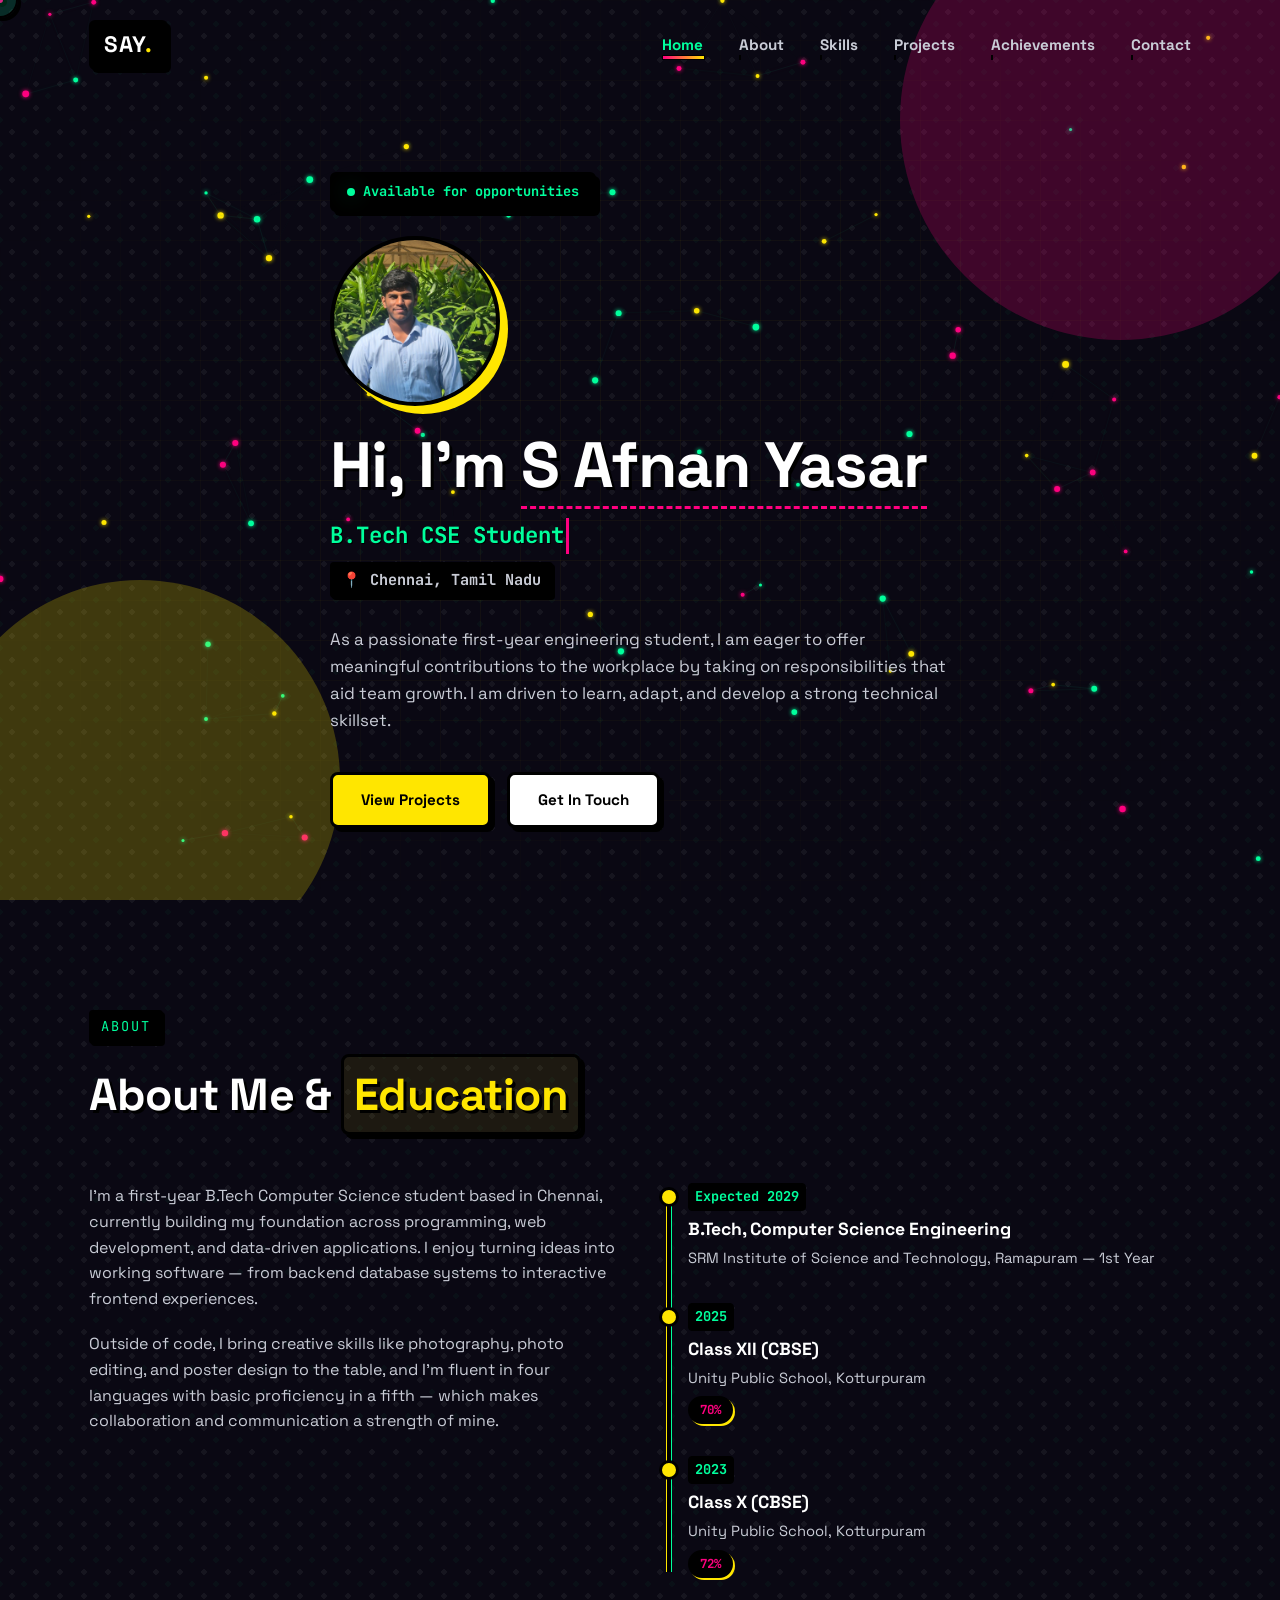
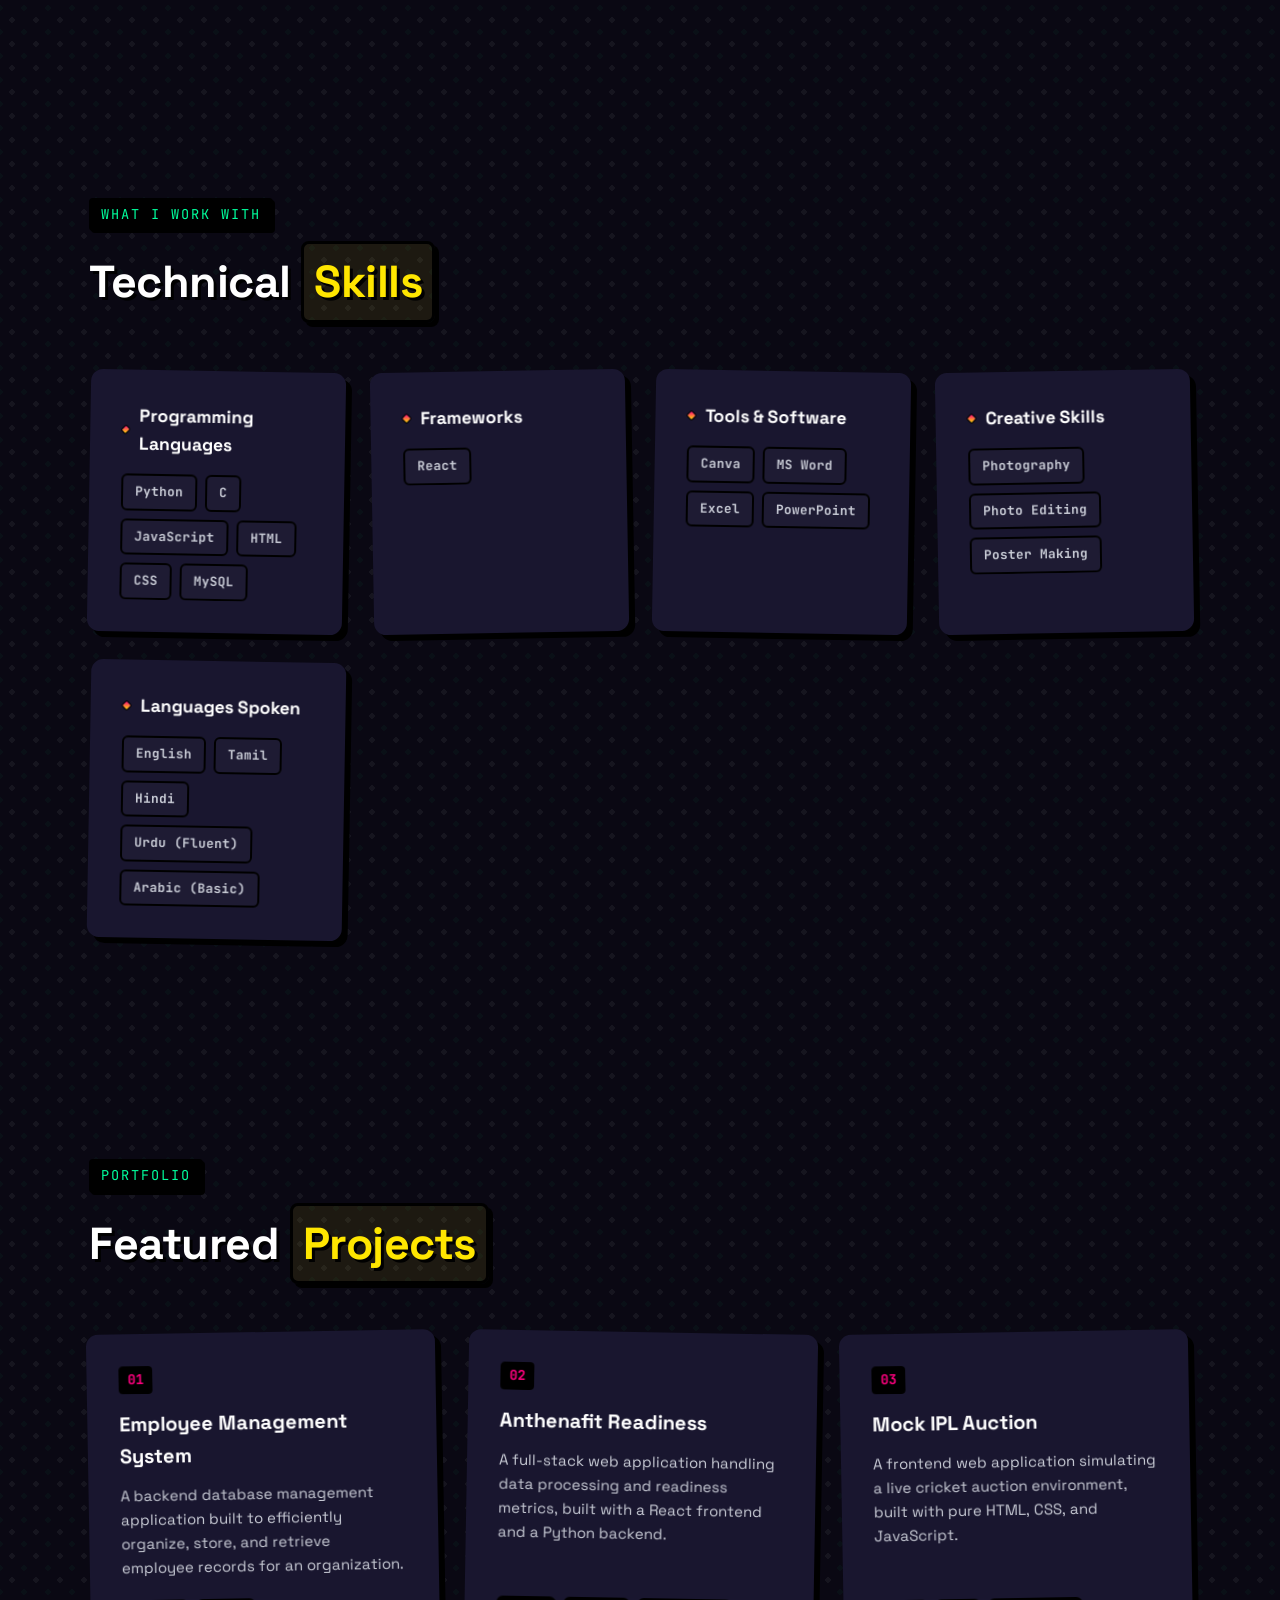
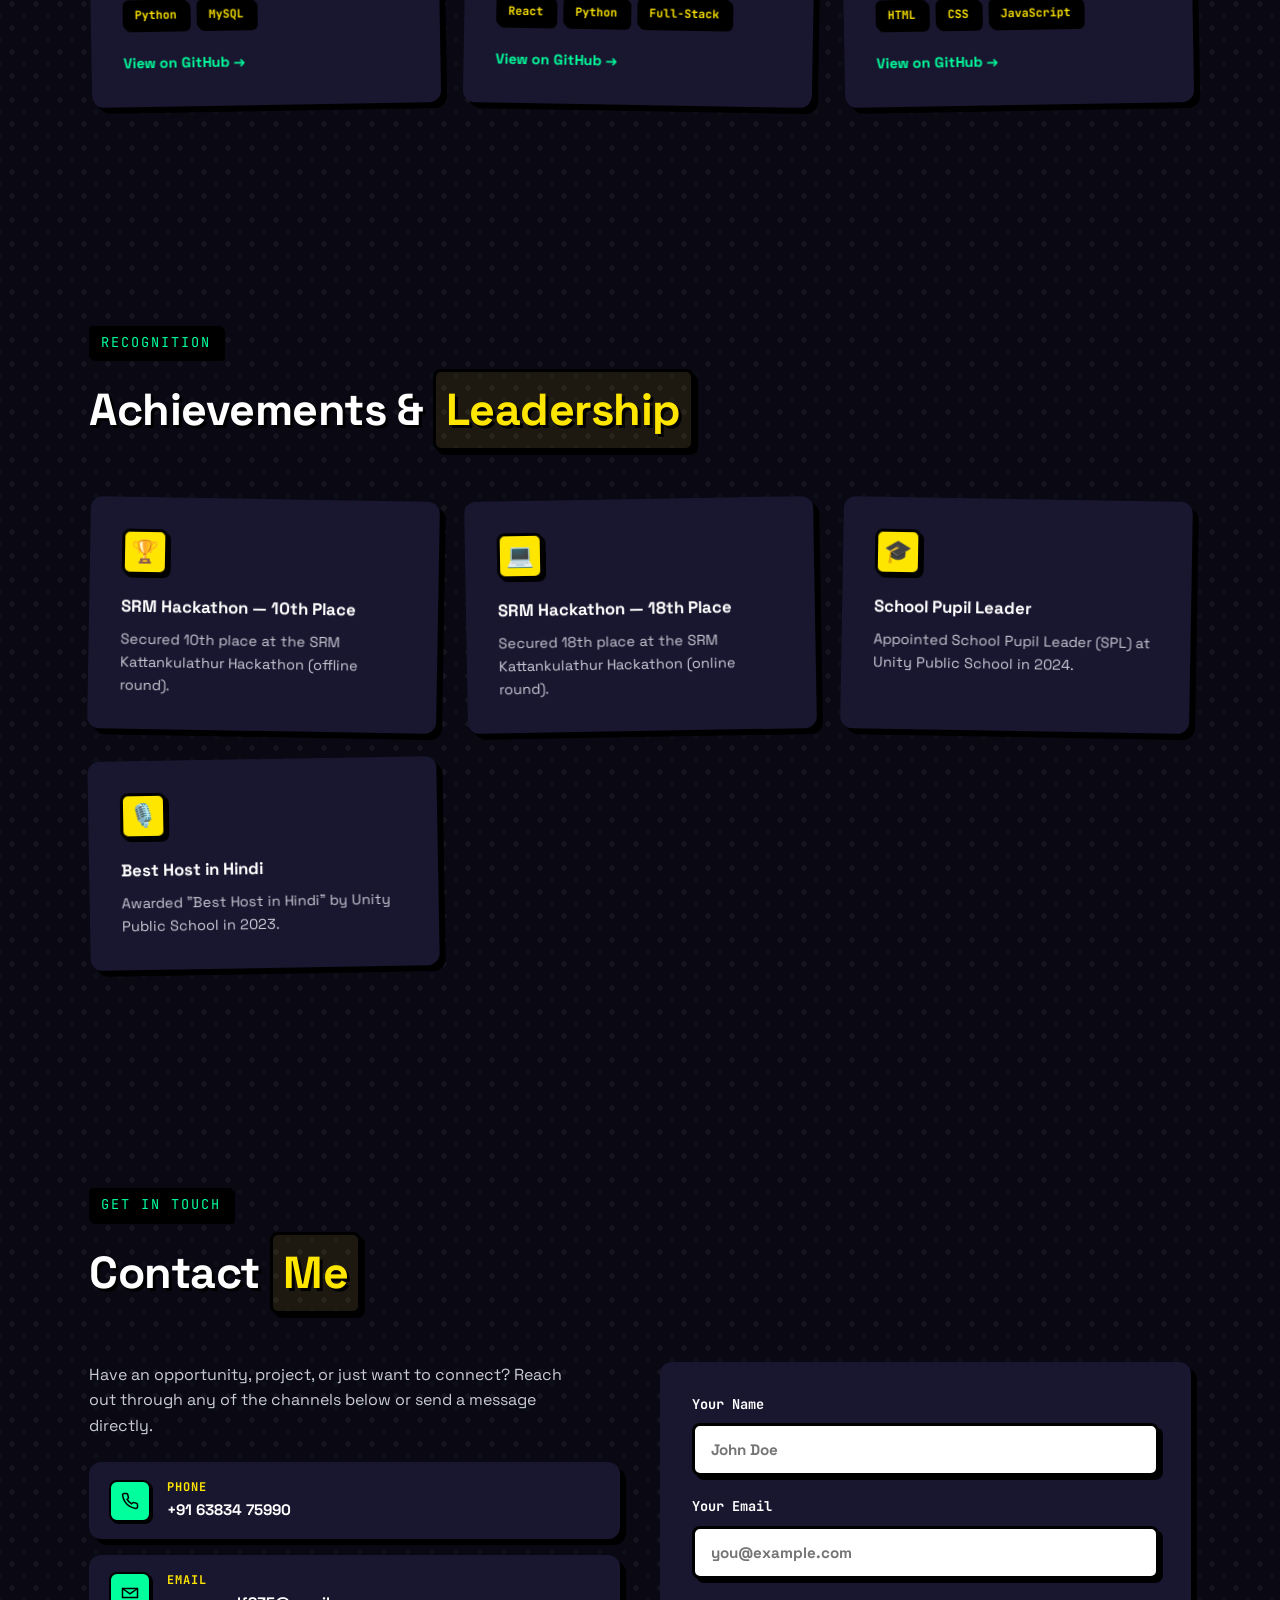
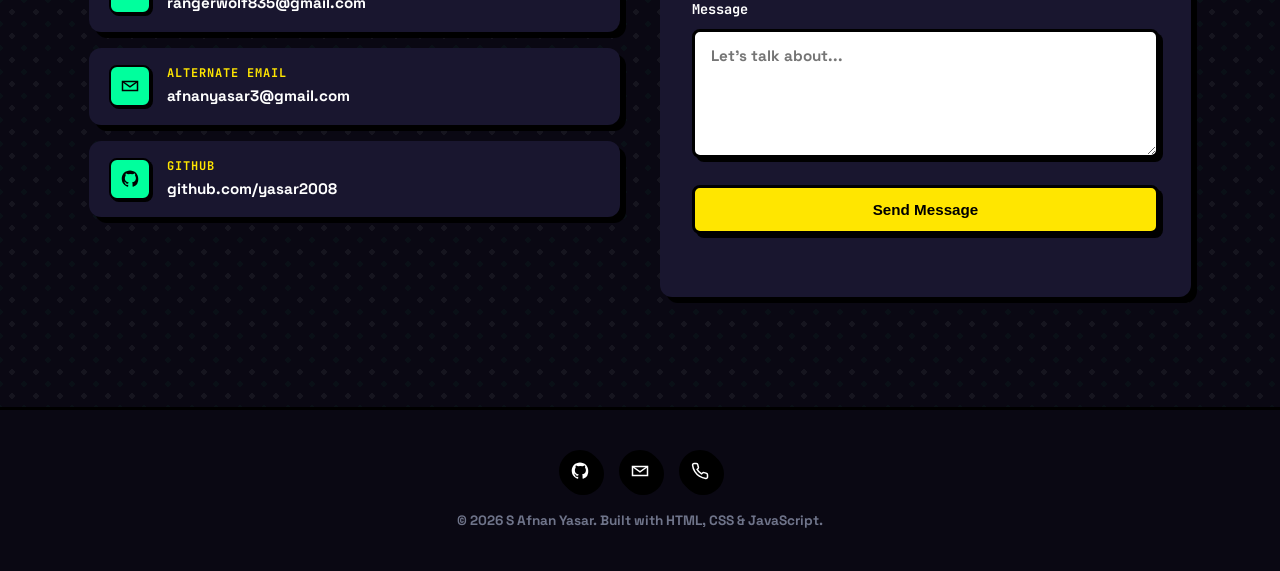
==== index.html @ d511a559 "Initial commit: Comic pop-art portfolio" ====
<!DOCTYPE html>
<html lang="en">
<head>
<meta charset="UTF-8">
<meta name="viewport" content="width=device-width, initial-scale=1.0">
<title>S Afnan Yasar | Portfolio</title>
<meta name="description" content="Portfolio of S Afnan Yasar - B.Tech CSE Student & Aspiring Developer">
<link rel="preconnect" href="https://fonts.googleapis.com">
<link href="https://fonts.googleapis.com/css2?family=Space+Grotesk:wght@400;500;600;700&family=JetBrains+Mono:wght@400;500&display=swap" rel="stylesheet">
<link rel="stylesheet" href="style.css">
</head>
<body>
<div id="scrollProgress" class="scroll-progress"></div>
<canvas id="bgCanvas"></canvas>
<div id="customCursor" class="custom-cursor"></div>
<div id="customCursorRing" class="custom-cursor-ring"></div>

<!-- ================= NAVBAR ================= -->
<nav class="navbar" id="navbar">
  <div class="container nav-inner">
    <a href="#home" class="logo">SAY<span>.</span></a>
    <ul class="nav-links" id="navLinks">
      <li><a href="#home" class="nav-link">Home</a></li>
      <li><a href="#about" class="nav-link">About</a></li>
      <li><a href="#skills" class="nav-link">Skills</a></li>
      <li><a href="#projects" class="nav-link">Projects</a></li>
      <li><a href="#achievements" class="nav-link">Achievements</a></li>
      <li><a href="#contact" class="nav-link">Contact</a></li>
    </ul>
    <button class="nav-toggle" id="navToggle" aria-label="Toggle menu">
      <span></span><span></span><span></span>
    </button>
  </div>
</nav>

<!-- ================= HERO ================= -->
<header class="hero" id="home">
  <div class="hero-grid"></div>
  <div class="container hero-content">
    <div class="hero-eyebrow reveal"><span class="dot"></span> Available for opportunities</div>
    <div class="hero-avatar reveal">
      <img src="profile.jpg" alt="S Afnan Yasar">
    </div>
    <h1 class="reveal">Hi, I'm <span class="highlight">S Afnan Yasar</span></h1>
    <p class="hero-tagline mono reveal"><span id="typewriter"></span><span class="cursor">&nbsp;</span></p>
    <p class="hero-location mono reveal">📍 Chennai, Tamil Nadu</p>
    <p class="hero-objective reveal">
      As a passionate first-year engineering student, I am eager to offer meaningful contributions to the
      workplace by taking on responsibilities that aid team growth. I am driven to learn, adapt, and
      develop a strong technical skillset.
    </p>
    <div class="hero-actions reveal">
      <a href="#projects" class="btn btn-primary">View Projects</a>
      <a href="#contact" class="btn btn-outline">Get In Touch</a>
    </div>
  </div>
</header>

<!-- ================= ABOUT & EDUCATION ================= -->
<section id="about">
  <div class="container">
    <span class="section-tag reveal">About</span>
    <h2 class="section-title reveal">About Me & <span>Education</span></h2>
    <div class="about-grid">
      <div class="about-text reveal">
        <p>
          I'm a first-year B.Tech Computer Science student based in Chennai, currently building my foundation
          across programming, web development, and data-driven applications. I enjoy turning ideas into working
          software — from backend database systems to interactive frontend experiences.
        </p>
        <p>
          Outside of code, I bring creative skills like photography, photo editing, and poster design to the
          table, and I'm fluent in four languages with basic proficiency in a fifth — which makes collaboration
          and communication a strength of mine.
        </p>
      </div>

      <div class="reveal">
        <div class="timeline">
          <div class="timeline-item">
            <div class="year mono">Expected 2029</div>
            <h4>B.Tech, Computer Science Engineering</h4>
            <div class="school">SRM Institute of Science and Technology, Ramapuram — 1st Year</div>
          </div>
          <div class="timeline-item">
            <div class="year mono">2025</div>
            <h4>Class XII (CBSE)</h4>
            <div class="school">Unity Public School, Kotturpuram</div>
            <span class="score">70%</span>
          </div>
          <div class="timeline-item">
            <div class="year mono">2023</div>
            <h4>Class X (CBSE)</h4>
            <div class="school">Unity Public School, Kotturpuram</div>
            <span class="score">72%</span>
          </div>
        </div>
      </div>
    </div>
  </div>
</section>

<!-- ================= SKILLS ================= -->
<section id="skills">
  <div class="container">
    <span class="section-tag reveal">What I Work With</span>
    <h2 class="section-title reveal">Technical <span>Skills</span></h2>
    <div class="skills-grid">
      <div class="card skill-card reveal">
        <h3><span class="icon-dot"></span>Programming Languages</h3>
        <div class="tag-list">
          <span class="tag tag-prog">Python</span><span class="tag tag-prog">C</span><span class="tag tag-prog">JavaScript</span>
          <span class="tag tag-prog">HTML</span><span class="tag tag-prog">CSS</span><span class="tag tag-prog">MySQL</span>
        </div>
      </div>
      <div class="card skill-card reveal">
        <h3><span class="icon-dot"></span>Frameworks</h3>
        <div class="tag-list">
          <span class="tag tag-frame">React</span>
        </div>
      </div>
      <div class="card skill-card reveal">
        <h3><span class="icon-dot"></span>Tools & Software</h3>
        <div class="tag-list">
          <span class="tag tag-tool">Canva</span><span class="tag tag-tool">MS Word</span>
          <span class="tag tag-tool">Excel</span><span class="tag tag-tool">PowerPoint</span>
        </div>
      </div>
      <div class="card skill-card reveal">
        <h3><span class="icon-dot"></span>Creative Skills</h3>
        <div class="tag-list">
          <span class="tag tag-creative">Photography</span><span class="tag tag-creative">Photo Editing</span><span class="tag tag-creative">Poster Making</span>
        </div>
      </div>
      <div class="card skill-card reveal">
        <h3><span class="icon-dot"></span>Languages Spoken</h3>
        <div class="tag-list">
          <span class="tag tag-lang">English</span><span class="tag tag-lang">Tamil</span><span class="tag tag-lang">Hindi</span>
          <span class="tag tag-lang">Urdu (Fluent)</span><span class="tag tag-lang">Arabic (Basic)</span>
        </div>
      </div>
    </div>
  </div>
</section>

<!-- ================= PROJECTS ================= -->
<section id="projects">
  <div class="container">
    <span class="section-tag reveal">Portfolio</span>
    <h2 class="section-title reveal">Featured <span>Projects</span></h2>
    <div class="projects-grid">

      <div class="card project-card reveal">
        <div class="project-number mono">01</div>
        <h3>Employee Management System</h3>
        <p>A backend database management application built to efficiently organize, store, and retrieve
          employee records for an organization.</p>
        <div class="project-tags">
          <span>Python</span><span>MySQL</span>
        </div>
        <a href="https://github.com/yasar2008" target="_blank" rel="noopener" class="project-link">View on GitHub →</a>
      </div>

      <div class="card project-card reveal">
        <div class="project-number mono">02</div>
        <h3>Anthenafit Readiness</h3>
        <p>A full-stack web application handling data processing and readiness metrics, built with a React
          frontend and a Python backend.</p>
        <div class="project-tags">
          <span>React</span><span>Python</span><span>Full-Stack</span>
        </div>
        <a href="https://github.com/yasar2008" target="_blank" rel="noopener" class="project-link">View on GitHub →</a>
      </div>

      <div class="card project-card reveal">
        <div class="project-number mono">03</div>
        <h3>Mock IPL Auction</h3>
        <p>A frontend web application simulating a live cricket auction environment, built with pure HTML,
          CSS, and JavaScript.</p>
        <div class="project-tags">
          <span>HTML</span><span>CSS</span><span>JavaScript</span>
        </div>
        <a href="https://github.com/yasar2008" target="_blank" rel="noopener" class="project-link">View on GitHub →</a>
      </div>

    </div>
  </div>
</section>

<!-- ================= ACHIEVEMENTS ================= -->
<section id="achievements">
  <div class="container">
    <span class="section-tag reveal">Recognition</span>
    <h2 class="section-title reveal">Achievements & <span>Leadership</span></h2>
    <div class="achieve-grid">
      <div class="card achieve-card reveal">
        <div class="achieve-icon">🏆</div>
        <h4>SRM Hackathon — 10th Place</h4>
        <p>Secured 10th place at the SRM Kattankulathur Hackathon (offline round).</p>
      </div>
      <div class="card achieve-card reveal">
        <div class="achieve-icon">💻</div>
        <h4>SRM Hackathon — 18th Place</h4>
        <p>Secured 18th place at the SRM Kattankulathur Hackathon (online round).</p>
      </div>
      <div class="card achieve-card reveal">
        <div class="achieve-icon">🎓</div>
        <h4>School Pupil Leader</h4>
        <p>Appointed School Pupil Leader (SPL) at Unity Public School in 2024.</p>
      </div>
      <div class="card achieve-card reveal">
        <div class="achieve-icon">🎙️</div>
        <h4>Best Host in Hindi</h4>
        <p>Awarded "Best Host in Hindi" by Unity Public School in 2023.</p>
      </div>
    </div>
  </div>
</section>

<!-- ================= CONTACT ================= -->
<section id="contact">
  <div class="container">
    <span class="section-tag reveal">Get In Touch</span>
    <h2 class="section-title reveal">Contact <span>Me</span></h2>
    <div class="contact-grid">
      <div class="reveal">
        <p style="color:var(--text-secondary); max-width: 480px;">
          Have an opportunity, project, or just want to connect? Reach out through any of the channels below
          or send a message directly.
        </p>
        <div class="contact-info-list">
          <a class="card contact-info-item" href="tel:+916383475990">
            <div class="contact-icon">
              <svg width="18" height="18" viewBox="0 0 24 24" fill="none" stroke="currentColor" stroke-width="2"><path d="M22 16.92v3a2 2 0 0 1-2.18 2 19.79 19.79 0 0 1-8.63-3.07 19.5 19.5 0 0 1-6-6 19.79 19.79 0 0 1-3.07-8.67A2 2 0 0 1 4.11 2h3a2 2 0 0 1 2 1.72c.127.96.361 1.903.7 2.81a2 2 0 0 1-.45 2.11L8.09 9.91a16 16 0 0 0 6 6l1.27-1.27a2 2 0 0 1 2.11-.45c.907.339 1.85.573 2.81.7A2 2 0 0 1 22 16.92z"/></svg>
            </div>
            <div>
              <div class="label">Phone</div>
              <span class="value">+91 63834 75990</span>
            </div>
          </a>
          <a class="card contact-info-item" href="mailto:rangerwolf835@gmail.com">
            <div class="contact-icon">
              <svg width="18" height="18" viewBox="0 0 24 24" fill="none" stroke="currentColor" stroke-width="2"><path d="M4 4h16v16H4z" stroke="none"/><path d="M22 6l-10 7L2 6"/><path d="M2 6h20v12H2z"/></svg>
            </div>
            <div>
              <div class="label">Email</div>
              <span class="value">rangerwolf835@gmail.com</span>
            </div>
          </a>
          <a class="card contact-info-item" href="mailto:afnanyasar3@gmail.com">
            <div class="contact-icon">
              <svg width="18" height="18" viewBox="0 0 24 24" fill="none" stroke="currentColor" stroke-width="2"><path d="M4 4h16v16H4z" stroke="none"/><path d="M22 6l-10 7L2 6"/><path d="M2 6h20v12H2z"/></svg>
            </div>
            <div>
              <div class="label">Alternate Email</div>
              <span class="value">afnanyasar3@gmail.com</span>
            </div>
          </a>
          <a class="card contact-info-item" href="https://github.com/yasar2008" target="_blank" rel="noopener">
            <div class="contact-icon">
              <svg width="18" height="18" viewBox="0 0 24 24" fill="currentColor"><path d="M12 .5C5.73.5.98 5.24.98 11.5c0 4.98 3.29 9.2 7.85 10.69.57.1.78-.25.78-.55v-1.94c-3.19.7-3.87-1.53-3.87-1.53-.52-1.34-1.28-1.7-1.28-1.7-1.04-.72.08-.7.08-.7 1.15.08 1.76 1.18 1.76 1.18 1.03 1.76 2.69 1.25 3.34.96.1-.75.4-1.25.73-1.54-2.55-.29-5.23-1.28-5.23-5.68 0-1.26.45-2.28 1.18-3.08-.12-.29-.51-1.46.11-3.05 0 0 .97-.31 3.18 1.18a11 11 0 0 1 5.79 0c2.2-1.49 3.17-1.18 3.17-1.18.63 1.59.24 2.76.12 3.05.74.8 1.18 1.82 1.18 3.08 0 4.41-2.69 5.38-5.25 5.67.41.36.78 1.07.78 2.16v3.2c0 .31.21.66.79.55A10.52 10.52 0 0 0 23 11.5C23 5.24 18.27.5 12 .5z"/></svg>
            </div>
            <div>
              <div class="label">GitHub</div>
              <span class="value">github.com/yasar2008</span>
            </div>
          </a>
        </div>
      </div>

      <form class="card reveal" id="contactForm">
        <div class="form-group">
          <label for="name">Your Name</label>
          <input type="text" id="name" name="name" placeholder="John Doe" required>
        </div>
        <div class="form-group">
          <label for="email">Your Email</label>
          <input type="email" id="email" name="email" placeholder="you@example.com" required>
        </div>
        <div class="form-group">
          <label for="message">Message</label>
          <textarea id="message" name="message" rows="5" placeholder="Let's talk about..." required></textarea>
        </div>
        <button type="submit" class="btn btn-primary" style="width:100%; justify-content:center;">Send Message</button>
        <p class="form-status" id="formStatus"></p>
      </form>
    </div>
  </div>
</section>

<!-- ================= FOOTER ================= -->
<footer>
  <div class="container">
    <div class="footer-socials">
      <a href="https://github.com/yasar2008" target="_blank" rel="noopener" aria-label="GitHub">
        <svg width="18" height="18" viewBox="0 0 24 24" fill="currentColor"><path d="M12 .5C5.73.5.98 5.24.98 11.5c0 4.98 3.29 9.2 7.85 10.69.57.1.78-.25.78-.55v-1.94c-3.19.7-3.87-1.53-3.87-1.53-.52-1.34-1.28-1.7-1.28-1.7-1.04-.72.08-.7.08-.7 1.15.08 1.76 1.18 1.76 1.18 1.03 1.76 2.69 1.25 3.34.96.1-.75.4-1.25.73-1.54-2.55-.29-5.23-1.28-5.23-5.68 0-1.26.45-2.28 1.18-3.08-.12-.29-.51-1.46.11-3.05 0 0 .97-.31 3.18 1.18a11 11 0 0 1 5.79 0c2.2-1.49 3.17-1.18 3.17-1.18.63 1.59.24 2.76.12 3.05.74.8 1.18 1.82 1.18 3.08 0 4.41-2.69 5.38-5.25 5.67.41.36.78 1.07.78 2.16v3.2c0 .31.21.66.79.55A10.52 10.52 0 0 0 23 11.5C23 5.24 18.27.5 12 .5z"/></svg>
      </a>
      <a href="mailto:rangerwolf835@gmail.com" aria-label="Email">
        <svg width="18" height="18" viewBox="0 0 24 24" fill="none" stroke="currentColor" stroke-width="2"><path d="M4 4h16v16H4z" stroke="none"/><path d="M22 6l-10 7L2 6"/><path d="M2 6h20v12H2z"/></svg>
      </a>
      <a href="tel:+916383475990" aria-label="Phone">
        <svg width="18" height="18" viewBox="0 0 24 24" fill="none" stroke="currentColor" stroke-width="2"><path d="M22 16.92v3a2 2 0 0 1-2.18 2 19.79 19.79 0 0 1-8.63-3.07 19.5 19.5 0 0 1-6-6 19.79 19.79 0 0 1-3.07-8.67A2 2 0 0 1 4.11 2h3a2 2 0 0 1 2 1.72c.127.96.361 1.903.7 2.81a2 2 0 0 1-.45 2.11L8.09 9.91a16 16 0 0 0 6 6l1.27-1.27a2 2 0 0 1 2.11-.45c.907.339 1.85.573 2.81.7A2 2 0 0 1 22 16.92z"/></svg>
      </a>
    </div>
    <p>&copy; <span id="year"></span> S Afnan Yasar. Built with HTML, CSS & JavaScript.</p>
  </div>
</footer>

<button class="back-to-top" id="backToTop" aria-label="Back to top">↑</button>

<script src="main.js"></script>
</body>
</html>
---- style.css ----
:root {
  --bg-primary: #0a0813;
  --bg-secondary: #131122;
  --bg-card: #19162f;
  --bg-card-hover: #211d3d;
  --border: #000000;
  --border-hover: #ffe600;
  --accent-emerald: #00ff9d;
  --accent-gold: #ffe600;
  --accent-pink: #ff007f;
  --text-primary: #ffffff;
  --text-secondary: #c9ccd6;
  --text-muted: #6f748a;
  --radius: 12px;
  --max-width: 1150px;
  --shadow-offset: 6px;
  --glow-emerald: 0 0 20px rgba(0, 255, 157, 0.3);
  --glow-gold: 0 0 20px rgba(255, 230, 0, 0.3);
}

* { margin: 0; padding: 0; box-sizing: border-box; }

html { scroll-behavior: smooth; }

body {
  background: var(--bg-primary);
  background-image: radial-gradient(rgba(255, 255, 255, 0.05) 15%, transparent 16%),
                    radial-gradient(rgba(0, 255, 157, 0.03) 15%, transparent 16%);
  background-size: 24px 24px;
  background-position: 0 0, 12px 12px;
  color: var(--text-primary);
  font-family: 'Space Grotesk', 'Segoe UI', sans-serif;
  line-height: 1.6;
  overflow-x: hidden;
}

/* Hide default cursor on devices with pointer fine */
@media (pointer: fine) {
  body {
    cursor: none;
  }
  a, button, input, textarea, select, .card, .btn, .nav-link, .logo, .footer-socials a, .back-to-top {
    cursor: none;
  }
}

.mono { font-family: 'JetBrains Mono', monospace; }

::selection { background: var(--accent-pink); color: #fff; }

a { text-decoration: none; color: inherit; }
ul { list-style: none; }
img { max-width: 100%; display: block; }

.container {
  max-width: var(--max-width);
  margin: 0 auto;
  padding: 0 24px;
}

section { padding: 110px 0; position: relative; }

.section-tag {
  display: inline-block;
  font-family: 'JetBrains Mono', monospace;
  font-size: 0.85rem;
  color: var(--accent-emerald);
  letter-spacing: 2px;
  text-transform: uppercase;
  margin-bottom: 10px;
  background: #000;
  padding: 4px 10px;
  border: 2px solid #000;
  border-radius: 4px;
  box-shadow: 2px 2px 0px #000;
}

.section-title {
  font-size: clamp(1.8rem, 4vw, 2.8rem);
  font-weight: 700;
  margin-bottom: 48px;
  letter-spacing: -0.5px;
  text-shadow: 3px 3px 0px #000;
}

.section-title span {
  color: var(--accent-gold);
  background: rgba(255, 230, 0, 0.08);
  padding: 2px 10px;
  border: 3px solid #000;
  border-radius: 8px;
  box-shadow: 4px 4px 0px #000;
  display: inline-block;
}

/* ---------- Scroll Progress Bar ---------- */
.scroll-progress {
  position: fixed;
  top: 0; left: 0;
  height: 5px;
  width: 0%;
  background: linear-gradient(90deg, var(--accent-pink), var(--accent-gold), var(--accent-emerald));
  z-index: 1001;
  border-bottom: 2px solid #000;
  transition: width 0.05s linear;
}

/* ---------- Custom Comic Cursor ---------- */
.custom-cursor, .custom-cursor-ring {
  position: fixed;
  top: 0; left: 0;
  transform: translate(-50%, -50%);
  border-radius: 50%;
  pointer-events: none;
  z-index: 10000;
  transition: width 0.15s, height 0.15s, background-color 0.15s, border-color 0.15s;
  display: none;
}

@media (pointer: fine) {
  .custom-cursor {
    display: block;
    width: 10px; height: 10px;
    background-color: var(--accent-pink);
    border: 2px solid #000;
    box-shadow: 2px 2px 0px #000;
  }
  .custom-cursor-ring {
    display: block;
    width: 36px; height: 36px;
    border: 2.5px solid #000;
    background-color: rgba(0, 255, 157, 0.15);
    box-shadow: 3px 3px 0px #000;
    opacity: 1;
  }
  .custom-cursor.hovering {
    background-color: var(--accent-gold);
    transform: translate(-50%, -50%) scale(1.4);
  }
  .custom-cursor-ring.hovering {
    width: 52px; height: 52px;
    border-color: #000;
    background-color: rgba(255, 0, 127, 0.2);
  }
}

/* ---------- Background Canvas ---------- */
#bgCanvas {
  position: fixed;
  top: 0; left: 0;
  width: 100vw; height: 100vh;
  z-index: -2;
  pointer-events: none;
}

/* ---------- Reveal on scroll ---------- */
.reveal {
  opacity: 0;
  transform: translateY(28px);
  transition: opacity 0.7s cubic-bezier(0.175, 0.885, 0.32, 1.275), transform 0.7s cubic-bezier(0.175, 0.885, 0.32, 1.275);
}
.reveal.visible { opacity: 1; transform: translateY(0); }

/* ---------- Navbar ---------- */
.navbar {
  position: fixed;
  top: 0; left: 0; right: 0;
  z-index: 1000;
  padding: 20px 0;
  background: transparent;
  transition: background 0.35s ease, padding 0.35s ease, box-shadow 0.35s ease;
}

.navbar.scrolled {
  background: rgba(10, 8, 19, 0.9);
  backdrop-filter: blur(10px);
  -webkit-backdrop-filter: blur(10px);
  padding: 14px 0;
  box-shadow: 0 4px 0px #000;
  border-bottom: 3px solid #000;
}

.nav-inner {
  display: flex;
  align-items: center;
  justify-content: space-between;
}

.logo {
  font-weight: 700;
  font-size: 1.4rem;
  letter-spacing: 1px;
  background: #000;
  padding: 4px 12px;
  border: 3px solid #000;
  border-radius: 6px;
  box-shadow: 3px 3px 0px #000;
  color: #fff;
}

.logo span { color: var(--accent-gold); }

.nav-links {
  display: flex;
  gap: 36px;
}

.nav-links a {
  font-size: 0.95rem;
  font-weight: 700;
  color: var(--text-secondary);
  position: relative;
  padding: 4px 0;
  transition: color 0.25s ease;
}

.nav-links a::after {
  content: '';
  position: absolute;
  left: 0; bottom: -2px;
  width: 0; height: 3px;
  background: linear-gradient(90deg, var(--accent-pink), var(--accent-gold));
  border: 1px solid #000;
  transition: width 0.3s ease;
}

.nav-links a:hover,
.nav-links a.active { color: var(--accent-emerald); }

.nav-links a:hover::after,
.nav-links a.active::after { width: 100%; }

.nav-toggle {
  display: none;
  flex-direction: column;
  gap: 5px;
  background: #000;
  border: 3px solid #000;
  padding: 8px;
  border-radius: 6px;
  box-shadow: 3px 3px 0px #000;
  cursor: pointer;
  z-index: 1100;
}

.nav-toggle span {
  width: 20px; height: 3px;
  background: #fff;
  border-radius: 2px;
  transition: transform 0.3s ease, opacity 0.3s ease;
}

.nav-toggle.open span:nth-child(1) { transform: translateY(8px) rotate(45deg); }
.nav-toggle.open span:nth-child(2) { opacity: 0; }
.nav-toggle.open span:nth-child(3) { transform: translateY(-8px) rotate(-45deg); }

/* ---------- Comic Buttons ---------- */
.btn {
  display: inline-flex;
  align-items: center;
  gap: 8px;
  padding: 13px 28px;
  border-radius: 8px;
  font-weight: 700;
  font-size: 0.95rem;
  cursor: pointer;
  border: 3px solid #000;
  box-shadow: 4px 4px 0px #000;
  transition: transform 0.15s cubic-bezier(0.175, 0.885, 0.32, 1.275), box-shadow 0.15s cubic-bezier(0.175, 0.885, 0.32, 1.275), background 0.15s ease;
}

.btn-primary {
  background: var(--accent-gold);
  color: #000;
}

.btn-primary:hover {
  transform: translate(-3px, -3px);
  box-shadow: 7px 7px 0px var(--accent-emerald);
  background: var(--accent-gold);
}

.btn-outline {
  background: #ffffff;
  color: #000;
}

.btn-outline:hover {
  transform: translate(-3px, -3px);
  box-shadow: 7px 7px 0px var(--accent-pink);
  background: #ffffff;
}

/* ---------- Hero ---------- */
.hero {
  min-height: 100vh;
  display: flex;
  align-items: center;
  padding-top: 100px;
  position: relative;
  overflow: hidden;
}

.hero::before,
.hero::after {
  content: '';
  position: absolute;
  border-radius: 50%;
  opacity: 0.22;
  z-index: -1;
}

.hero::before {
  width: 440px; height: 440px;
  background: var(--accent-pink);
  top: -100px; right: -60px;
  animation: float1 16s ease-in-out infinite alternate;
}

.hero::after {
  width: 400px; height: 400px;
  background: var(--accent-gold);
  bottom: -80px; left: -60px;
  animation: float2 20s ease-in-out infinite alternate;
}

@keyframes float1 {
  0% { transform: translate(0, 0) scale(1); filter: blur(80px); }
  50% { transform: translate(60px, -40px) scale(1.1); filter: blur(110px); }
  100% { transform: translate(-30px, 50px) scale(0.95); filter: blur(90px); }
}

@keyframes float2 {
  0% { transform: translate(0, 0) scale(1); filter: blur(80px); }
  50% { transform: translate(-50px, 60px) scale(1.15); filter: blur(100px); }
  100% { transform: translate(40px, -30px) scale(0.9); filter: blur(90px); }
}

.hero-grid {
  position: absolute;
  inset: 0;
  background-image:
    linear-gradient(rgba(255, 230, 0, 0.04) 1px, transparent 1px),
    linear-gradient(90deg, rgba(255, 230, 0, 0.04) 1px, transparent 1px);
  background-size: 40px 40px;
  mask-image: radial-gradient(ellipse at center, black 30%, transparent 80%);
  z-index: -1;
}

.hero-content { position: relative; z-index: 1; max-width: 780px; }

/* ---------- Profile Avatar ---------- */
.hero-avatar {
  width: 170px;
  height: 170px;
  margin-bottom: 24px;
  border: 4px solid #000;
  border-radius: 50%;
  overflow: hidden;
  box-shadow: 8px 8px 0px var(--accent-gold);
  transition: transform 0.3s cubic-bezier(0.175, 0.885, 0.32, 1.275), box-shadow 0.3s cubic-bezier(0.175, 0.885, 0.32, 1.275);
  background: #000;
}
.hero-avatar img {
  width: 100%;
  height: 100%;
  object-fit: cover;
  object-position: center 20%;
}
.hero-avatar:hover {
  transform: scale(1.08) rotate(-3deg);
  box-shadow: 12px 12px 0px var(--accent-emerald);
}

.hero-eyebrow {
  display: inline-flex;
  align-items: center;
  gap: 8px;
  font-family: 'JetBrains Mono', monospace;
  font-size: 0.85rem;
  font-weight: 700;
  color: var(--accent-emerald);
  border: 3px solid #000;
  padding: 6px 14px;
  border-radius: 6px;
  margin-bottom: 24px;
  background: #000;
  box-shadow: 4px 4px 0px #000;
}

.hero-eyebrow .dot {
  width: 8px; height: 8px;
  border-radius: 50%;
  background: var(--accent-emerald);
  box-shadow: var(--glow-emerald);
  animation: pulse 1.8s ease-in-out infinite;
}

@keyframes pulse {
  0%, 100% { opacity: 1; }
  50% { opacity: 0.35; }
}

.hero h1 {
  font-size: clamp(2.4rem, 6vw, 4rem);
  font-weight: 700;
  line-height: 1.1;
  margin-bottom: 18px;
  letter-spacing: -1px;
  text-shadow: 3px 3px 0px #000;
}

.hero h1 .highlight {
  color: #ffffff;
  border-bottom: 3px dashed var(--accent-pink);
}

.hero-tagline {
  font-size: clamp(1.1rem, 2.2vw, 1.4rem);
  color: var(--accent-emerald);
  margin-bottom: 8px;
  min-height: 1.6em;
  font-weight: 700;
  text-shadow: 1px 1px 0px #000;
}

.hero-tagline .cursor {
  display: inline-block;
  width: 3px;
  background: var(--accent-pink);
  margin-left: 2px;
  animation: blink 0.9s step-end infinite;
}

@keyframes blink { 50% { opacity: 0; } }

.hero-location {
  font-family: 'JetBrains Mono', monospace;
  font-size: 0.95rem;
  font-weight: 700;
  color: var(--text-secondary);
  margin-bottom: 28px;
  display: inline-block;
  background: #000;
  padding: 4px 10px;
  border: 2px solid #000;
  border-radius: 4px;
  box-shadow: 2px 2px 0px #000;
}

.hero-objective {
  color: var(--text-secondary);
  max-width: 620px;
  margin-bottom: 38px;
  font-size: 1.05rem;
}

.hero-actions { display: flex; gap: 16px; flex-wrap: wrap; }

/* ---------- About / Education ---------- */
.about-grid {
  display: grid;
  grid-template-columns: 1fr 1fr;
  gap: 40px;
  align-items: start;
}

/* Comic Box Card Style */
.card {
  position: relative;
  background: var(--bg-card);
  border: var(--border-width) solid var(--border);
  border-radius: var(--radius);
  padding: 32px;
  box-shadow: var(--shadow-offset) var(--shadow-offset) 0px var(--border);
  transition: border-color 0.2s ease, transform 0.2s cubic-bezier(0.175, 0.885, 0.32, 1.275), box-shadow 0.2s cubic-bezier(0.175, 0.885, 0.32, 1.275), background 0.2s ease;
}

.card::before {
  content: '';
  position: absolute;
  inset: 0;
  background: radial-gradient(circle at var(--x, 50%) var(--y, 50%), rgba(0, 255, 157, 0.12) 0%, rgba(255, 0, 127, 0.05) 50%, transparent 80%);
  opacity: 0;
  transition: opacity 0.3s ease;
  pointer-events: none;
  z-index: 0;
}

.card:hover::before { opacity: 1; }

.card > * {
  position: relative;
  z-index: 2;
}

/* Comic Layout Rotations */
.skills-grid > .card:nth-child(even),
.projects-grid > .card:nth-child(odd),
.achieve-grid > .card:nth-child(even) {
  transform: rotate(-1deg);
}
.skills-grid > .card:nth-child(odd),
.projects-grid > .card:nth-child(even),
.achieve-grid > .card:nth-child(odd) {
  transform: rotate(1deg);
}

.card:hover {
  transform: rotate(0deg) translate(-6px, -6px) !important;
  box-shadow: 12px 12px 0px var(--accent-emerald);
  background: var(--bg-card-hover);
}

.about-text p { color: var(--text-secondary); margin-bottom: 20px; }

.timeline { position: relative; padding-left: 28px; }

.timeline::before {
  content: '';
  position: absolute;
  left: 6px; top: 6px; bottom: 6px;
  width: 4px;
  background: #000;
  border-left: 1px solid var(--accent-gold);
  border-right: 1px solid var(--accent-emerald);
}

.timeline-item { position: relative; padding-bottom: 32px; }
.timeline-item:last-child { padding-bottom: 0; }

.timeline-item::before {
  content: '';
  position: absolute;
  left: -29px; top: 4px;
  width: 14px; height: 14px;
  border-radius: 50%;
  background: var(--accent-gold);
  border: 3px solid #000;
  z-index: 2;
}

.timeline-item .year {
  font-family: 'JetBrains Mono', monospace;
  font-weight: 700;
  font-size: 0.85rem;
  color: var(--accent-emerald);
  margin-bottom: 4px;
  display: inline-block;
  background: #000;
  padding: 2px 6px;
  border-radius: 4px;
  border: 1px solid #000;
}

.timeline-item h4 { font-size: 1.1rem; font-weight: 700; margin-bottom: 4px; }
.timeline-item .school { color: var(--text-secondary); font-size: 0.92rem; }
.timeline-item .score {
  display: inline-block;
  margin-top: 6px;
  font-family: 'JetBrains Mono', monospace;
  font-weight: 700;
  font-size: 0.78rem;
  color: var(--accent-pink);
  border: 2px solid #000;
  background: #000;
  padding: 2px 10px;
  border-radius: 999px;
  box-shadow: 2px 2px 0px var(--accent-gold);
}

/* ---------- Skills ---------- */
.skills-grid {
  display: grid;
  grid-template-columns: repeat(auto-fit, minmax(240px, 1fr));
  gap: 28px;
}

.skill-card h3 {
  font-size: 1.1rem;
  font-weight: 700;
  margin-bottom: 16px;
  display: flex;
  align-items: center;
  gap: 10px;
}

.skill-card h3 .icon-dot {
  width: 8px; height: 8px;
  border-radius: 2px;
  background: linear-gradient(135deg, var(--accent-pink), var(--accent-gold));
  transform: rotate(45deg);
  border: 1.5px solid #000;
}

.tag-list { display: flex; flex-wrap: wrap; gap: 8px; }

/* Skills tag categorizations with custom comic glow styling */
.tag-prog { --tag-glow: rgba(0, 255, 157, 0.4); --tag-accent: #00ff9d; }
.tag-frame { --tag-glow: rgba(99, 102, 241, 0.4); --tag-accent: #6366f1; }
.tag-tool { --tag-glow: rgba(249, 115, 22, 0.4); --tag-accent: #f97316; }
.tag-creative { --tag-glow: rgba(255, 0, 127, 0.4); --tag-accent: #ff007f; }
.tag-lang { --tag-glow: rgba(52, 211, 153, 0.4); --tag-accent: #34d399; }

.tag {
  font-family: 'JetBrains Mono', monospace;
  font-size: 0.8rem;
  font-weight: 700;
  padding: 6px 12px;
  border-radius: 6px;
  background: rgba(255, 255, 255, 0.02);
  border: 2px solid #000;
  color: var(--text-secondary);
  transition: color 0.15s ease, border-color 0.15s ease, transform 0.15s ease, box-shadow 0.15s ease;
}

.tag:hover {
  color: #000;
  background-color: var(--tag-accent, var(--accent-emerald));
  border-color: #000;
  box-shadow: 3px 3px 0px #000;
  transform: translateY(-2px);
}

/* ---------- Projects ---------- */
.projects-grid {
  display: grid;
  grid-template-columns: repeat(auto-fit, minmax(300px, 1fr));
  gap: 28px;
}

.project-card {
  display: flex;
  flex-direction: column;
  height: 100%;
}

.project-number {
  font-family: 'JetBrains Mono', monospace;
  font-weight: 700;
  color: var(--accent-pink);
  background: #000;
  display: inline-block;
  width: fit-content;
  padding: 2px 8px;
  border-radius: 4px;
  font-size: 0.85rem;
  margin-bottom: 14px;
  border: 1px solid #000;
}

.project-card h3 { font-size: 1.25rem; font-weight: 700; margin-bottom: 12px; }

.project-card p {
  color: var(--text-secondary);
  font-size: 0.94rem;
  margin-bottom: 20px;
  flex-grow: 1;
}

.project-tags {
  display: flex;
  flex-wrap: wrap;
  gap: 8px;
  margin-bottom: 22px;
}

.project-tags span {
  font-size: 0.72rem;
  font-family: 'JetBrains Mono', monospace;
  font-weight: 700;
  padding: 4px 10px;
  border-radius: 6px;
  background: #000;
  color: var(--accent-gold);
  border: 2px solid #000;
  box-shadow: 2px 2px 0px #000;
}

.project-link {
  display: inline-flex;
  align-items: center;
  gap: 6px;
  font-size: 0.9rem;
  font-weight: 700;
  color: var(--accent-emerald);
  transition: gap 0.25s ease, transform 0.25s ease;
}

.project-link:hover { gap: 10px; transform: translateX(2px); }

/* ---------- Achievements ---------- */
.achieve-grid {
  display: grid;
  grid-template-columns: repeat(auto-fit, minmax(260px, 1fr));
  gap: 28px;
}

.achieve-card {
  text-align: left;
}

.achieve-icon {
  width: 46px; height: 46px;
  border-radius: 8px;
  display: flex;
  align-items: center;
  justify-content: center;
  background: var(--accent-gold);
  border: 3px solid #000;
  font-size: 1.4rem;
  margin-bottom: 18px;
  box-shadow: 3px 3px 0px #000;
}

.achieve-card h4 { font-size: 1.05rem; font-weight: 700; margin-bottom: 8px; }
.achieve-card p { color: var(--text-secondary); font-size: 0.9rem; }

/* ---------- Contact ---------- */
.contact-grid {
  display: grid;
  grid-template-columns: 1fr 1fr;
  gap: 40px;
}

.contact-info-list { display: flex; flex-direction: column; gap: 16px; margin-top: 24px; }

.contact-info-item {
  display: flex;
  align-items: center;
  gap: 16px;
  padding: 16px 20px;
}

.contact-info-item:hover {
  transform: rotate(0deg) translate(-4px, -4px) !important;
  box-shadow: 8px 8px 0px var(--accent-pink) !important;
}

.contact-icon {
  width: 42px; height: 42px;
  flex-shrink: 0;
  border-radius: 8px;
  background: var(--accent-emerald);
  border: 2px solid #000;
  display: flex;
  align-items: center;
  justify-content: center;
  color: #000;
  box-shadow: 2px 2px 0px #000;
}

.contact-info-item .label {
  font-size: 0.75rem;
  color: var(--accent-gold);
  font-family: 'JetBrains Mono', monospace;
  font-weight: 700;
  text-transform: uppercase;
  letter-spacing: 1px;
}

.contact-info-item .value { font-size: 0.95rem; font-weight: 700; word-break: break-all; }

.form-group { margin-bottom: 20px; }

.form-group label {
  display: block;
  font-size: 0.85rem;
  font-weight: 700;
  color: var(--text-primary);
  margin-bottom: 8px;
  font-family: 'JetBrains Mono', monospace;
}

.form-group input,
.form-group textarea {
  width: 100%;
  padding: 14px 16px;
  background: #ffffff;
  color: #000000;
  border: 3px solid #000;
  border-radius: 8px;
  font-family: inherit;
  font-size: 0.95rem;
  font-weight: 700;
  resize: vertical;
  box-shadow: 4px 4px 0px #000;
  transition: border-color 0.25s ease, transform 0.15s ease, box-shadow 0.15s ease;
}

.form-group input:focus,
.form-group textarea:focus {
  outline: none;
  border-color: #000;
  background: #ffffff;
  transform: translate(-3px, -3px);
  box-shadow: 7px 7px 0px var(--accent-emerald);
}

.form-status {
  margin-top: 14px;
  font-size: 0.85rem;
  font-weight: 700;
  color: var(--accent-emerald);
  min-height: 1.2em;
}

/* ---------- Footer ---------- */
footer {
  padding: 40px 0;
  border-top: 3px solid #000;
  text-align: center;
  position: relative;
  z-index: 5;
  background: var(--bg-primary);
}

.footer-socials {
  display: flex;
  justify-content: center;
  gap: 18px;
  margin-bottom: 18px;
}

.footer-socials a {
  width: 42px; height: 42px;
  border-radius: 50%;
  border: 3px solid #000;
  display: flex;
  align-items: center;
  justify-content: center;
  color: var(--text-primary);
  background: #000;
  box-shadow: 3px 3px 0px #000;
  transition: all 0.25s ease;
}

.footer-socials a:hover {
  border-color: #000;
  color: #000;
  background-color: var(--accent-pink);
  transform: translateY(-4px);
  box-shadow: 5px 5px 0px #000;
}

footer p { color: var(--text-muted); font-size: 0.85rem; font-weight: 700; }

/* ---------- Back to top ---------- */
.back-to-top {
  position: fixed;
  bottom: 28px; right: 28px;
  width: 48px; height: 48px;
  border-radius: 50%;
  background: var(--accent-gold);
  color: #000;
  display: flex;
  align-items: center;
  justify-content: center;
  cursor: pointer;
  border: 3px solid #000;
  opacity: 0;
  visibility: hidden;
  transform: translateY(10px);
  transition: all 0.3s ease;
  z-index: 999;
  box-shadow: 4px 4px 0px #000;
  font-weight: 700;
  font-size: 1.1rem;
}

.back-to-top.show { opacity: 1; visibility: visible; transform: translateY(0); }
.back-to-top:hover { transform: translateY(-4px) scale(1.05); box-shadow: 6px 6px 0px #000; }

/* ---------- Responsive ---------- */
@media (max-width: 860px) {
  .about-grid, .contact-grid { grid-template-columns: 1fr; }
}

@media (max-width: 768px) {
  .nav-links {
    position: fixed;
    top: 0; right: 0;
    height: 100vh;
    width: min(75vw, 320px);
    background: rgba(10, 8, 19, 0.98);
    backdrop-filter: blur(16px);
    flex-direction: column;
    justify-content: center;
    align-items: flex-start;
    gap: 28px;
    padding: 40px;
    transform: translateX(100%);
    transition: transform 0.35s ease;
    border-left: 3px solid #000;
  }
  .nav-links.open { transform: translateX(0); }
  .nav-toggle { display: flex; }
  section { padding: 80px 0; }
  .hero-actions { flex-direction: column; align-items: flex-start; }
  .btn { width: 100%; justify-content: center; }
}

@media (max-width: 480px) {
  .container { padding: 0 18px; }
  .card { padding: 24px; }
}
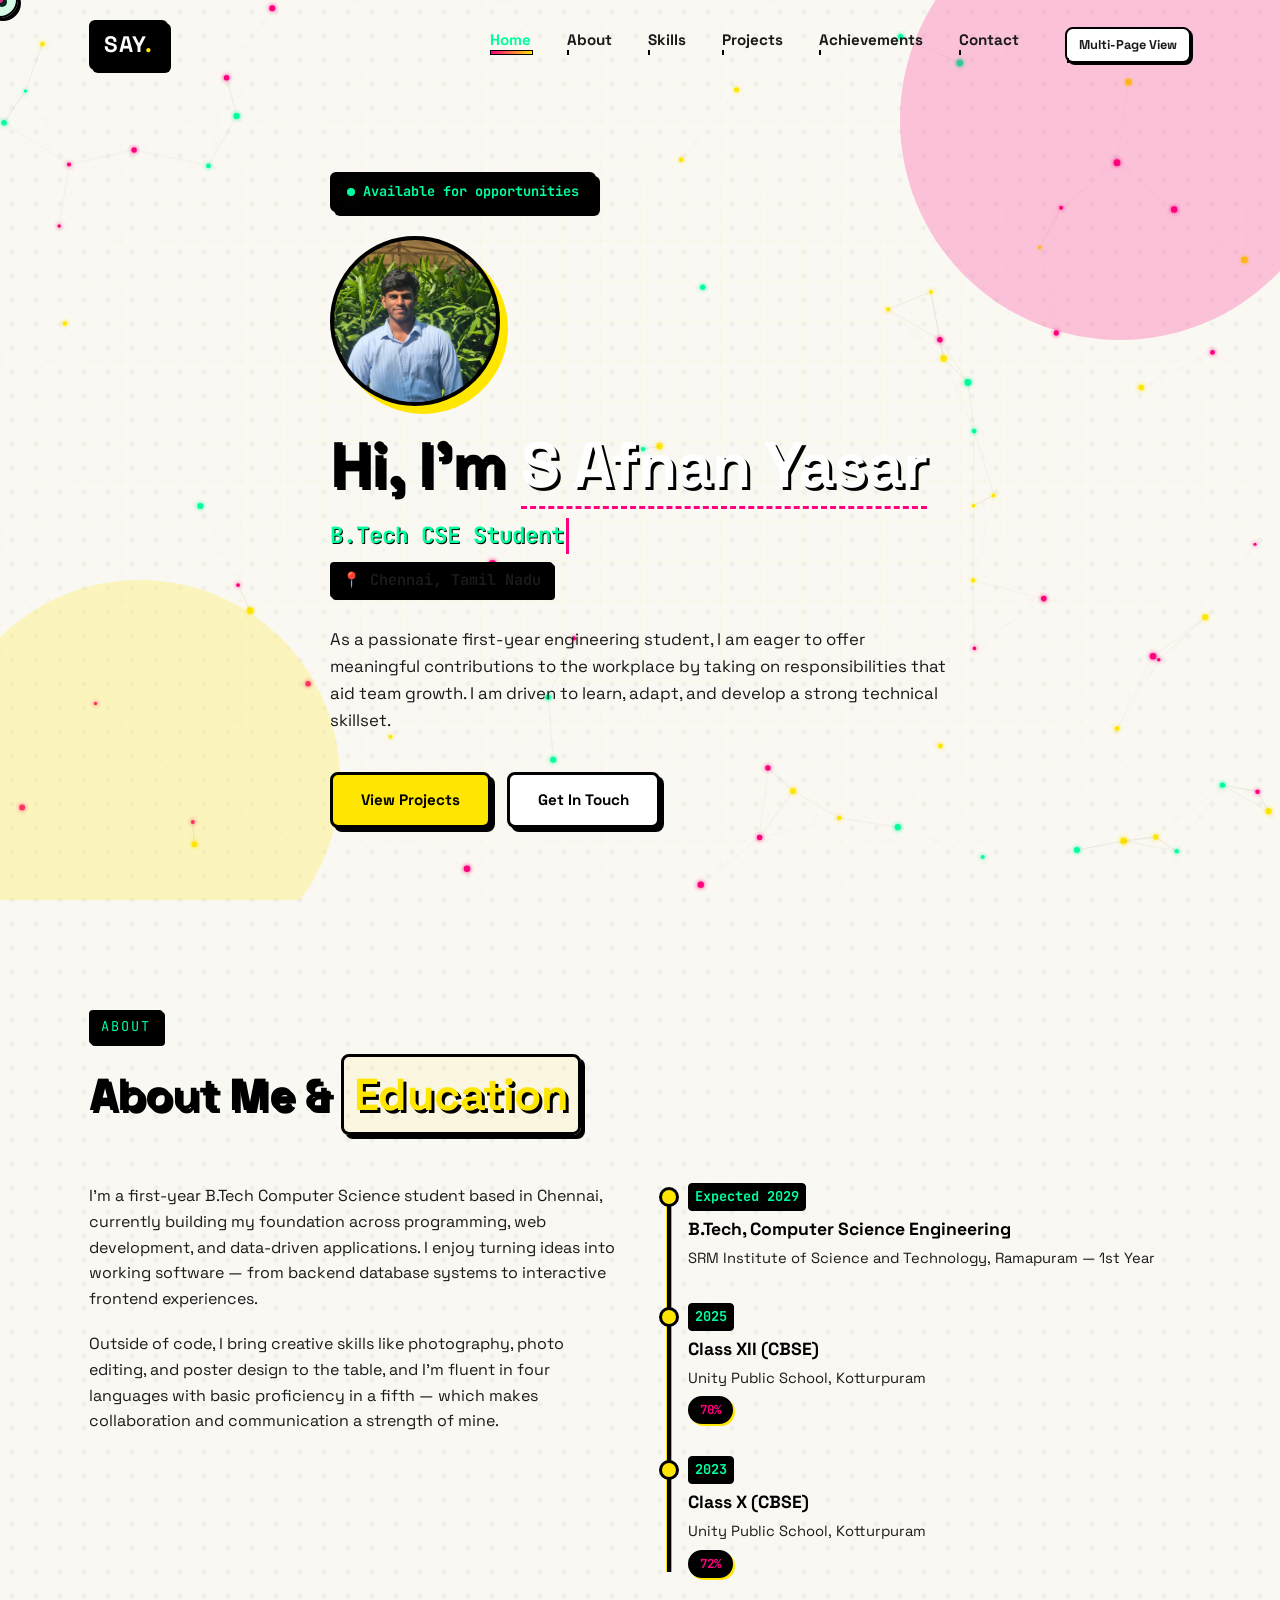
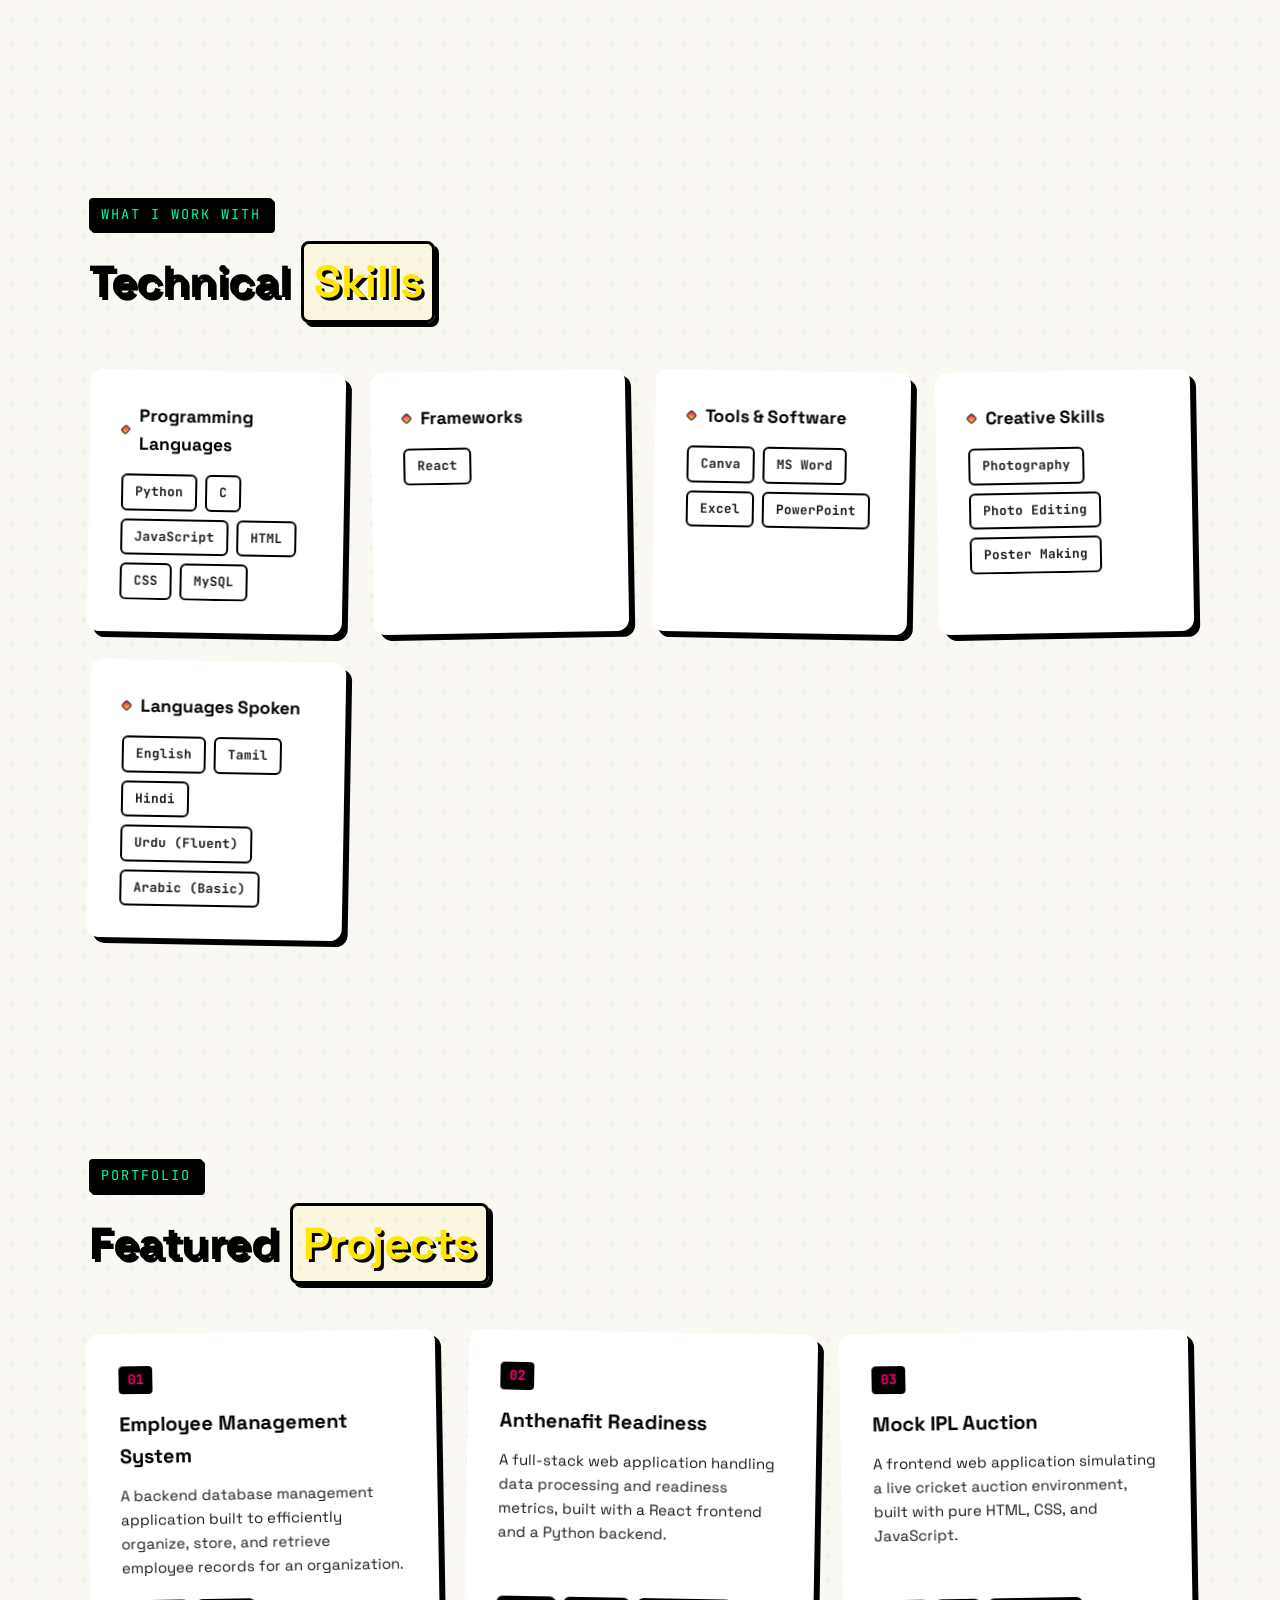
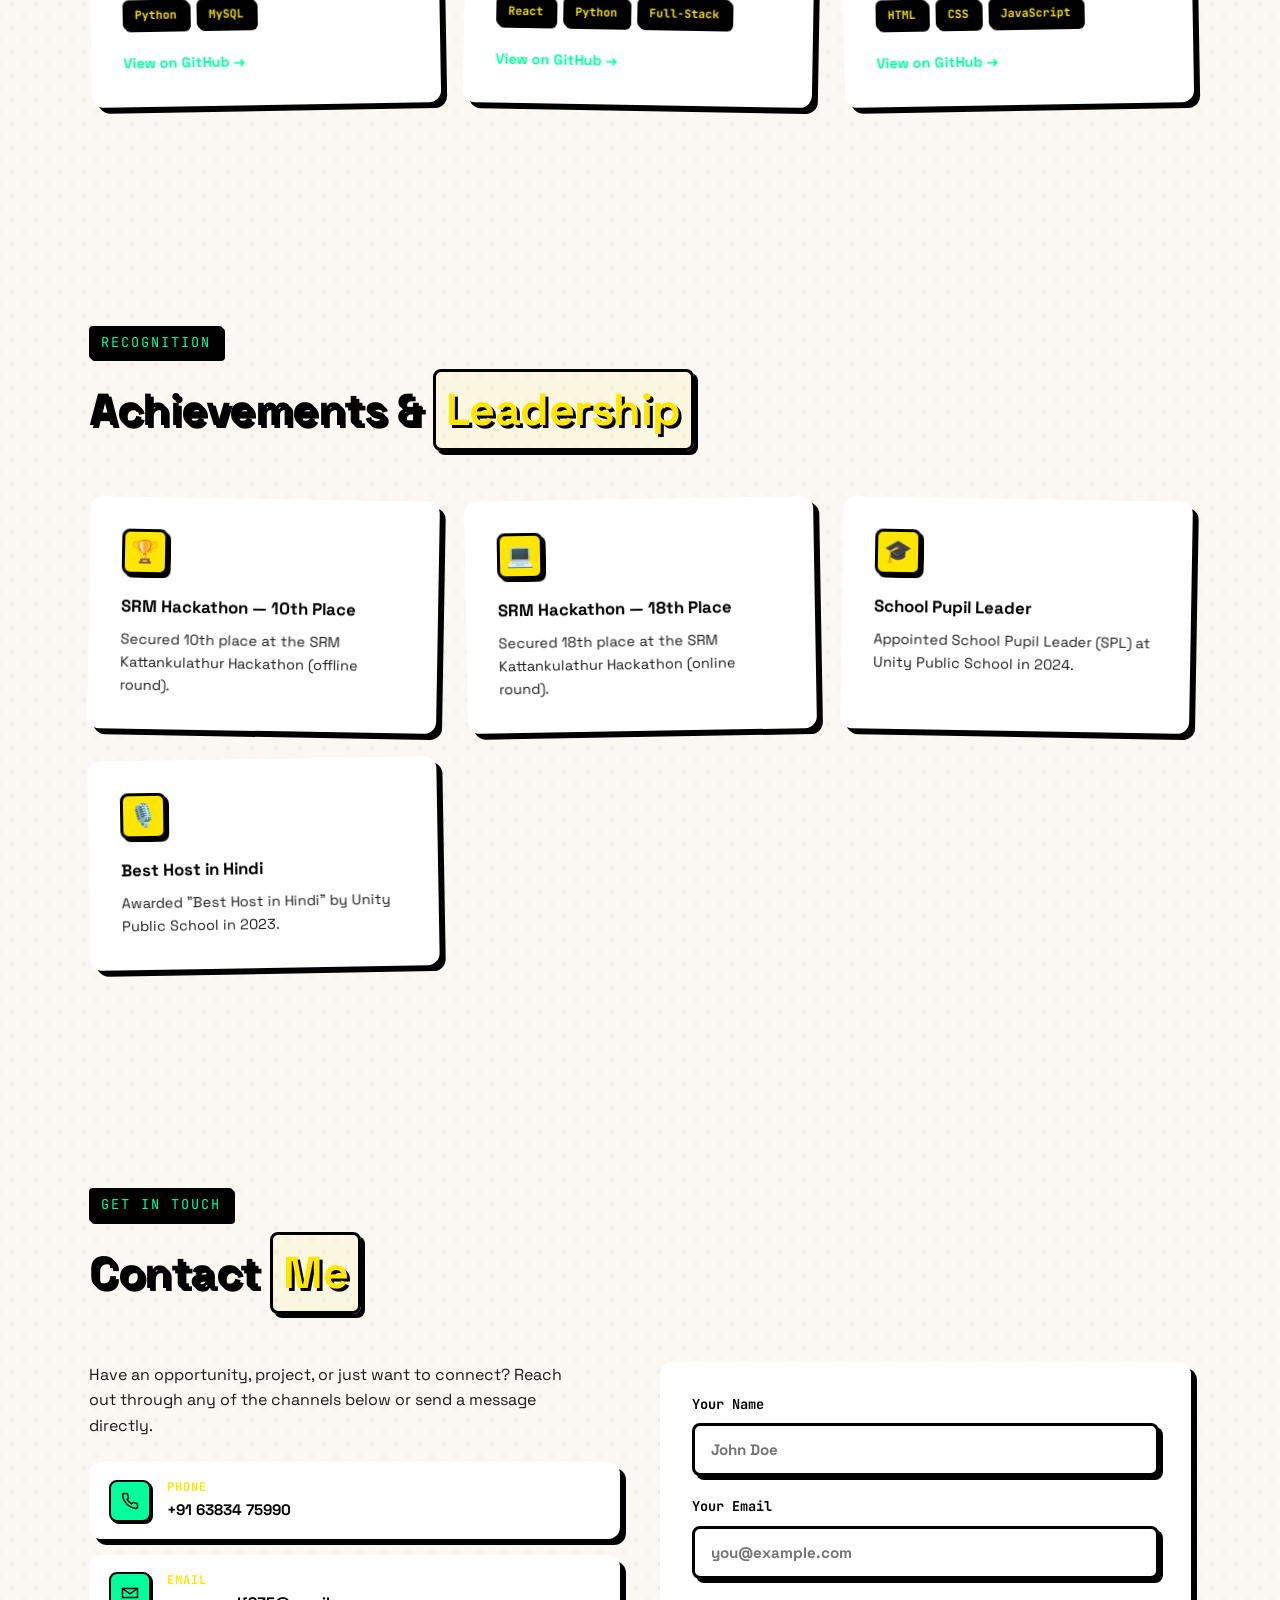
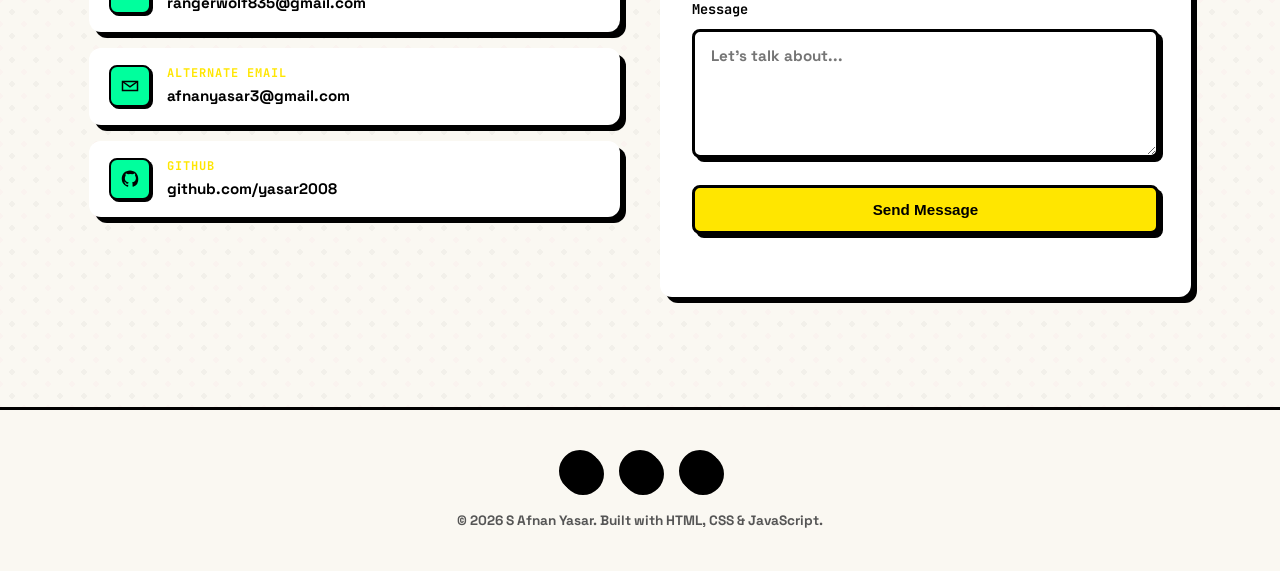
==== commit d501f210: "Update background to light pop-art style and support unified single-page alongside multi-pages view" ====
--- a/index.html
+++ b/index.html
@@ -10,6 +10,17 @@
 <link rel="stylesheet" href="style.css">
 </head>
 <body>
+<!-- Animated preloader screen overlay -->
+<div id="preloader" class="preloader">
+  <div class="loader-box">
+    <div class="loader-title">BOOTING <span>SAY_SYS</span></div>
+    <div class="loader-progress-bg">
+      <div id="loaderProgressBar" class="loader-progress-bar"></div>
+    </div>
+    <div id="loaderStatus" class="loader-status">INITIALIZING SYSTEM... 0%</div>
+  </div>
+</div>
+
 <div id="scrollProgress" class="scroll-progress"></div>
 <canvas id="bgCanvas"></canvas>
 <div id="customCursor" class="custom-cursor"></div>
@@ -18,14 +29,15 @@
 <!-- ================= NAVBAR ================= -->
 <nav class="navbar" id="navbar">
   <div class="container nav-inner">
-    <a href="#home" class="logo">SAY<span>.</span></a>
+    <a href="index.html" class="logo">SAY<span>.</span></a>
     <ul class="nav-links" id="navLinks">
-      <li><a href="#home" class="nav-link">Home</a></li>
+      <li><a href="#home" class="nav-link active">Home</a></li>
       <li><a href="#about" class="nav-link">About</a></li>
       <li><a href="#skills" class="nav-link">Skills</a></li>
       <li><a href="#projects" class="nav-link">Projects</a></li>
       <li><a href="#achievements" class="nav-link">Achievements</a></li>
       <li><a href="#contact" class="nav-link">Contact</a></li>
+      <li><a href="about.html" class="btn btn-outline" style="padding: 6px 12px; font-size: 0.8rem; box-shadow: 2px 2px 0 #000; border-width: 2px; margin-left: 10px;">Multi-Page View</a></li>
     </ul>
     <button class="nav-toggle" id="navToggle" aria-label="Toggle menu">
       <span></span><span></span><span></span>
--- a/style.css
+++ b/style.css
@@ -1,21 +1,21 @@
 :root {
-  --bg-primary: #0a0813;
-  --bg-secondary: #131122;
-  --bg-card: #19162f;
-  --bg-card-hover: #211d3d;
+  --bg-primary: #faf8f2;
+  --bg-secondary: #ffffff;
+  --bg-card: #ffffff;
+  --bg-card-hover: #fdfdfb;
   --border: #000000;
   --border-hover: #ffe600;
   --accent-emerald: #00ff9d;
   --accent-gold: #ffe600;
   --accent-pink: #ff007f;
-  --text-primary: #ffffff;
-  --text-secondary: #c9ccd6;
-  --text-muted: #6f748a;
+  --text-primary: #000000;
+  --text-secondary: #1a1a1a;
+  --text-muted: #555555;
   --radius: 12px;
   --max-width: 1150px;
   --shadow-offset: 6px;
-  --glow-emerald: 0 0 20px rgba(0, 255, 157, 0.3);
-  --glow-gold: 0 0 20px rgba(255, 230, 0, 0.3);
+  --glow-emerald: 0 0 20px rgba(0, 255, 157, 0.15);
+  --glow-gold: 0 0 20px rgba(255, 230, 0, 0.15);
 }
 
 * { margin: 0; padding: 0; box-sizing: border-box; }
@@ -24,8 +24,8 @@
 
 body {
   background: var(--bg-primary);
-  background-image: radial-gradient(rgba(255, 255, 255, 0.05) 15%, transparent 16%),
-                    radial-gradient(rgba(0, 255, 157, 0.03) 15%, transparent 16%);
+  background-image: radial-gradient(rgba(0, 0, 0, 0.03) 15%, transparent 16%),
+                    radial-gradient(rgba(255, 0, 127, 0.02) 15%, transparent 16%);
   background-size: 24px 24px;
   background-position: 0 0, 12px 12px;
   color: var(--text-primary);
@@ -172,7 +172,7 @@
 }
 
 .navbar.scrolled {
-  background: rgba(10, 8, 19, 0.9);
+  background: rgba(250, 248, 242, 0.95);
   backdrop-filter: blur(10px);
   -webkit-backdrop-filter: blur(10px);
   padding: 14px 0;
@@ -882,7 +882,7 @@
     top: 0; right: 0;
     height: 100vh;
     width: min(75vw, 320px);
-    background: rgba(10, 8, 19, 0.98);
+    background: rgba(255, 255, 255, 0.98);
     backdrop-filter: blur(16px);
     flex-direction: column;
     justify-content: center;
@@ -904,3 +904,85 @@
   .container { padding: 0 18px; }
   .card { padding: 24px; }
 }
+
+/* ---------- PRELOADER ---------- */
+.preloader {
+  position: fixed;
+  inset: 0;
+  background: var(--bg-primary);
+  z-index: 99999;
+  display: flex;
+  flex-direction: column;
+  align-items: center;
+  justify-content: center;
+  background-image: radial-gradient(rgba(0, 0, 0, 0.03) 15%, transparent 16%);
+  background-size: 24px 24px;
+  opacity: 1;
+  visibility: visible;
+  transition: opacity 0.6s cubic-bezier(0.77, 0, 0.175, 1), visibility 0.6s cubic-bezier(0.77, 0, 0.175, 1);
+}
+
+.preloader.fade-out {
+  opacity: 0;
+  visibility: hidden;
+}
+
+.loader-box {
+  background: #ffffff;
+  border: 4px solid #000;
+  border-radius: 12px;
+  padding: 40px 32px;
+  box-shadow: 8px 8px 0px #000;
+  text-align: center;
+  max-width: 440px;
+  width: 90%;
+  transform: rotate(-1.5deg);
+  animation: floatLoader 3s ease-in-out infinite alternate;
+}
+
+@keyframes floatLoader {
+  0% { transform: translateY(0) rotate(-1.5deg); }
+  100% { transform: translateY(-8px) rotate(-0.5deg); }
+}
+
+.loader-title {
+  font-family: 'Space Grotesk', sans-serif;
+  font-weight: 700;
+  font-size: 1.6rem;
+  margin-bottom: 24px;
+  text-shadow: 2px 2px 0px var(--accent-gold);
+  color: #000000;
+  letter-spacing: -0.5px;
+}
+
+.loader-title span {
+  color: var(--accent-pink);
+  text-shadow: 2px 2px 0px #000;
+}
+
+.loader-progress-bg {
+  width: 100%;
+  height: 20px;
+  background: #000;
+  border: 3px solid #000;
+  border-radius: 6px;
+  overflow: hidden;
+  position: relative;
+  margin-bottom: 18px;
+  box-shadow: inset 2px 2px 0px rgba(0, 0, 0, 0.5);
+}
+
+.loader-progress-bar {
+  width: 0%;
+  height: 100%;
+  background: linear-gradient(90deg, var(--accent-pink), var(--accent-gold), var(--accent-emerald));
+  transition: width 0.1s linear;
+}
+
+.loader-status {
+  font-family: 'JetBrains Mono', monospace;
+  color: #000000;
+  font-size: 0.85rem;
+  font-weight: 700;
+  letter-spacing: 1px;
+}
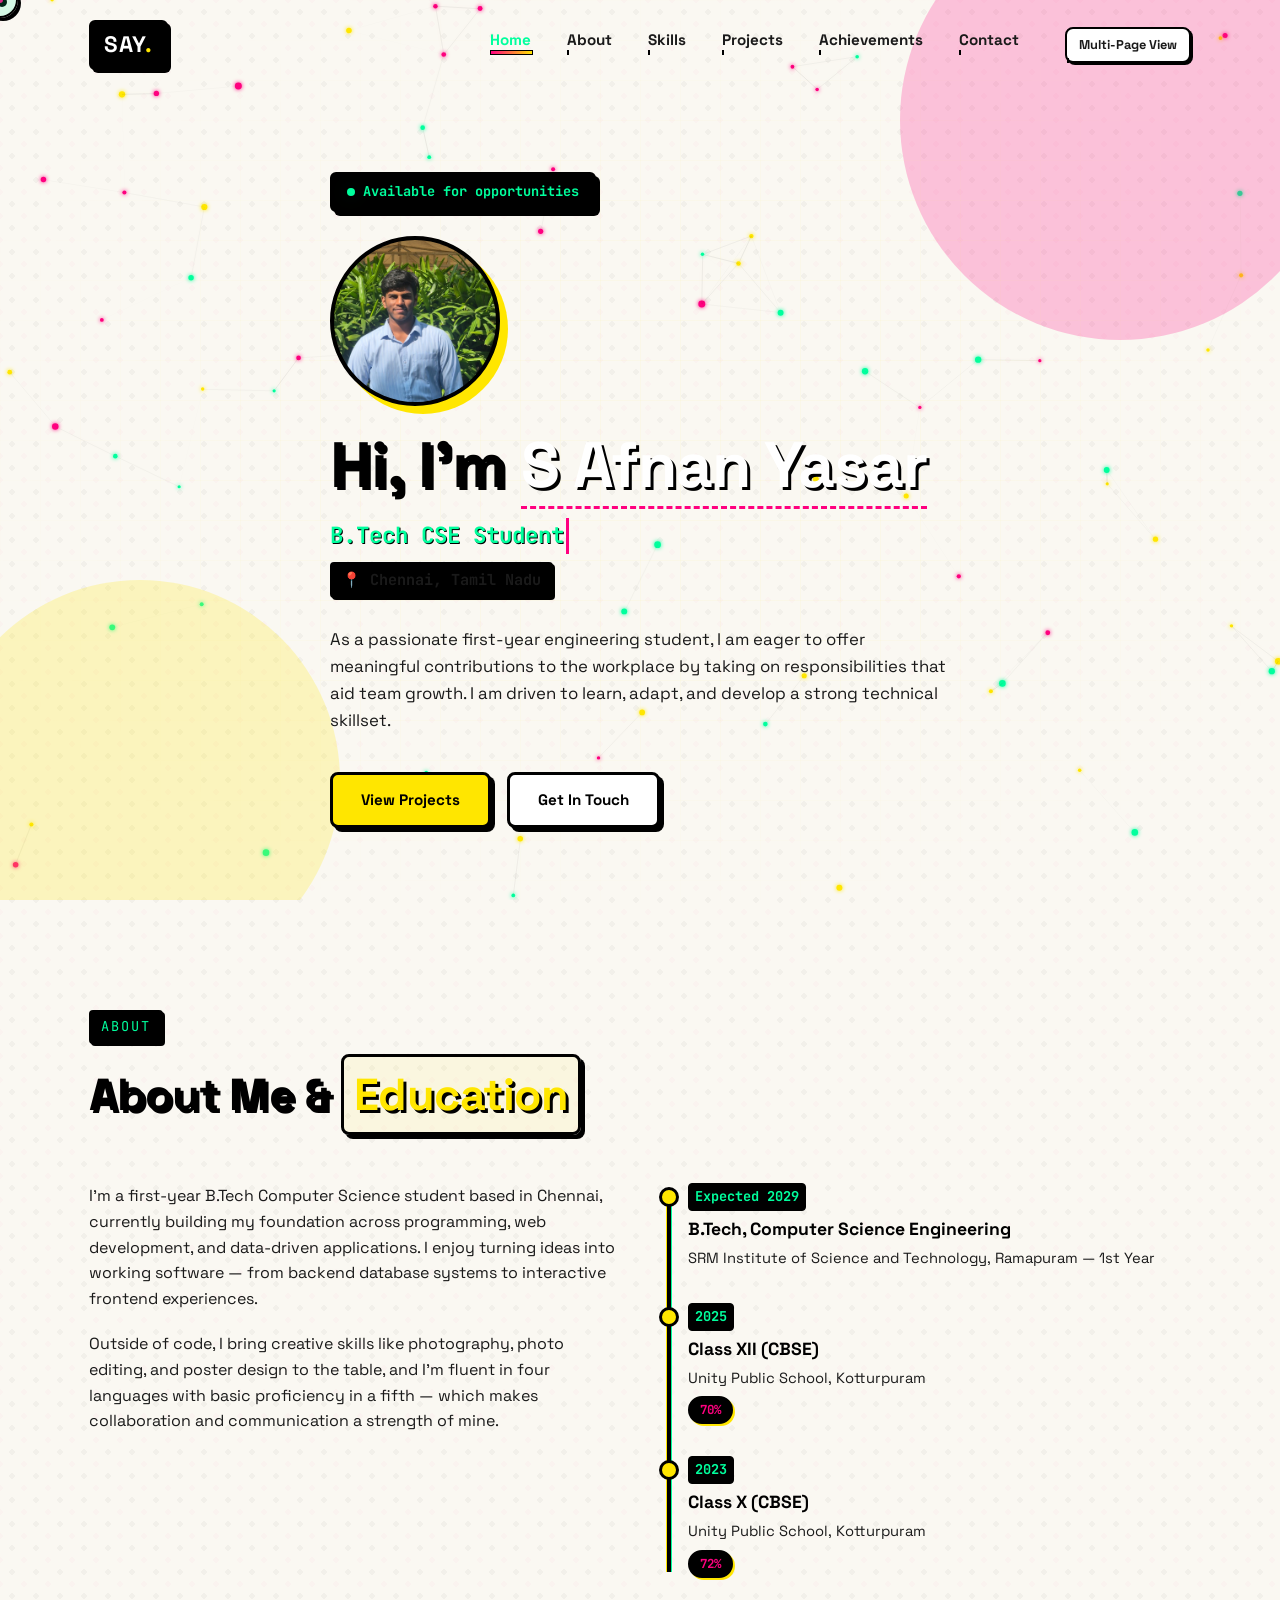
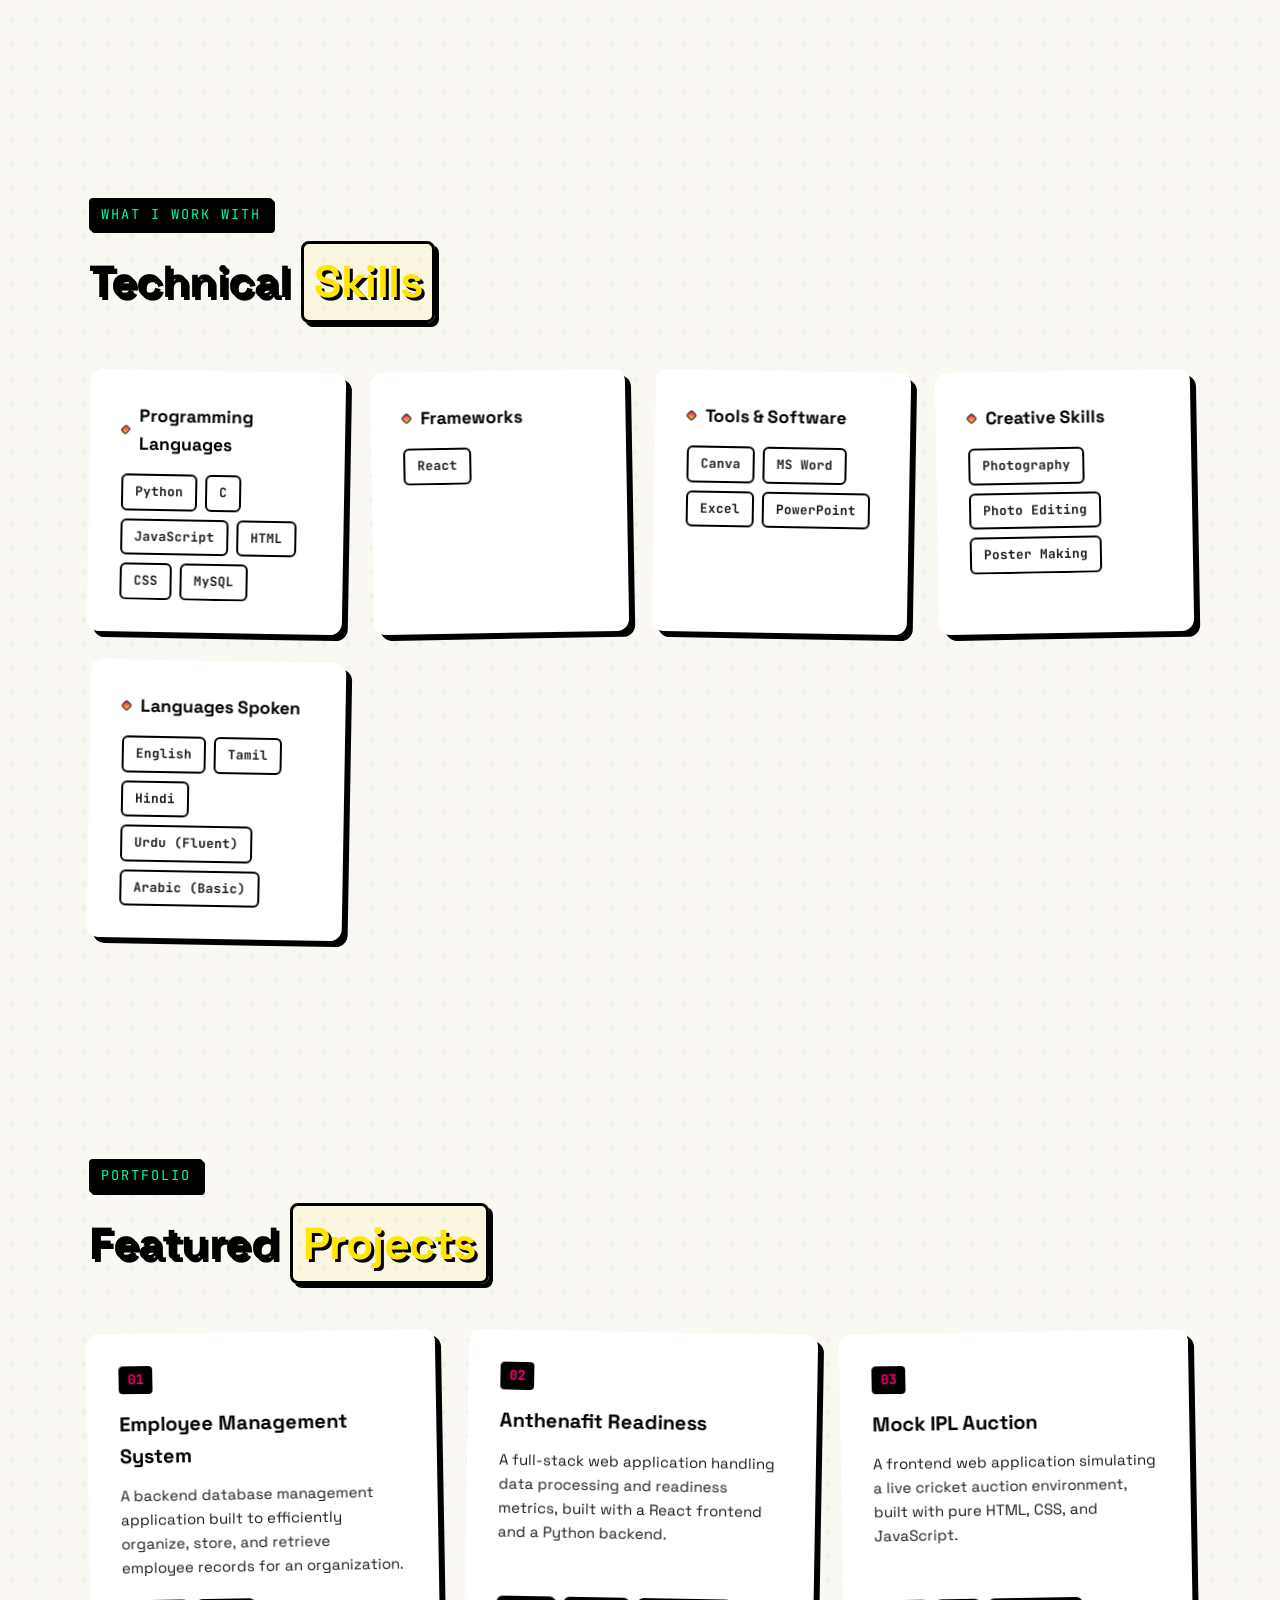
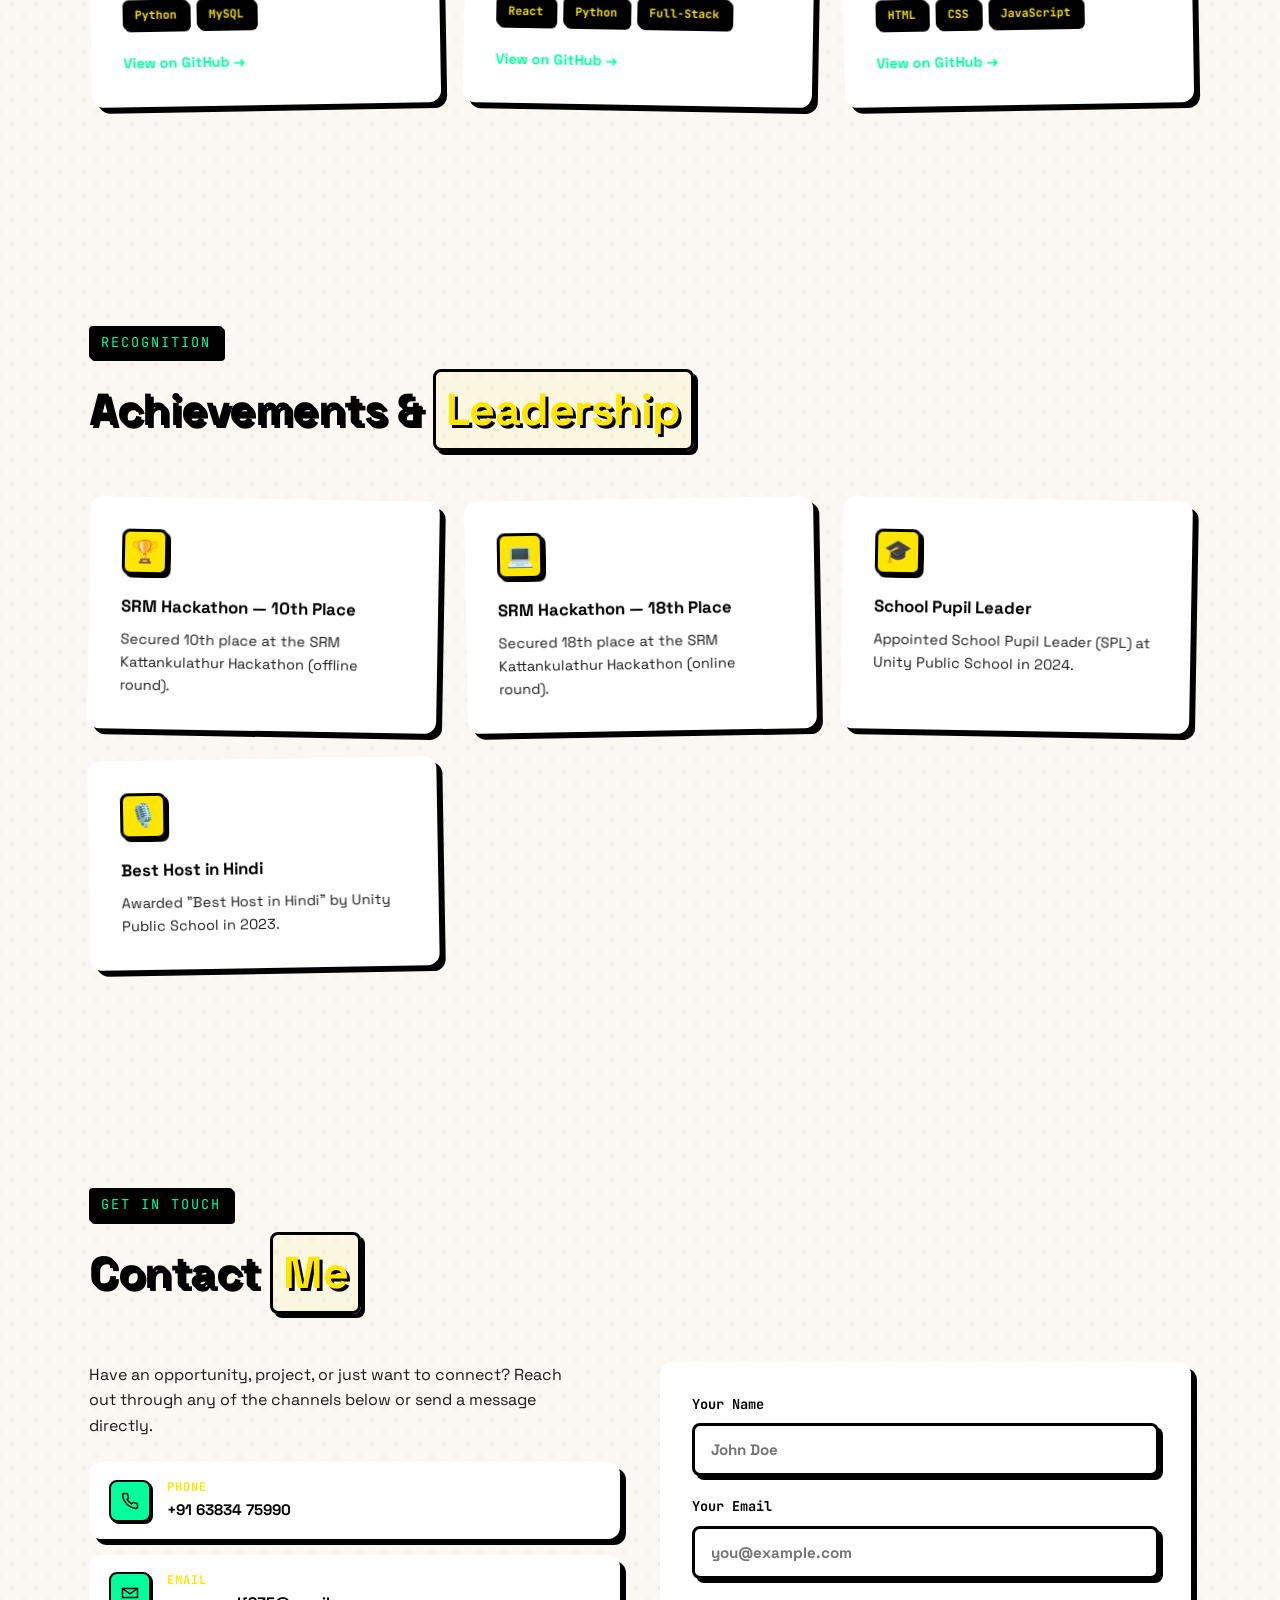
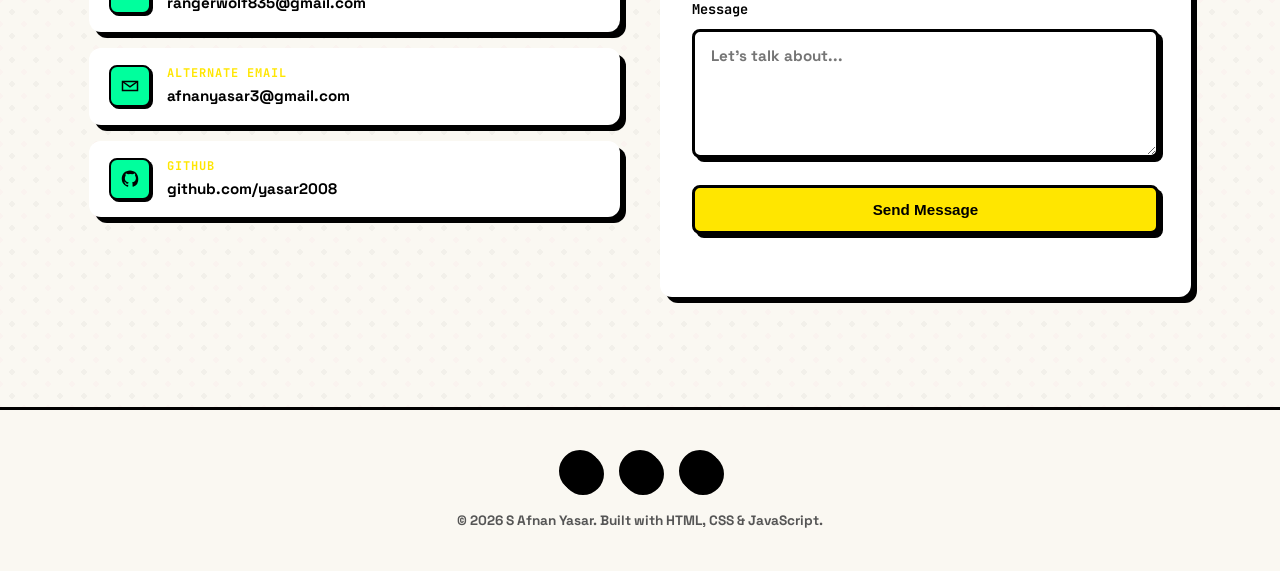
==== commit 0e584c5e: "Integrate Formspree API endpoint to handle contact submissions in the background" ====
--- a/index.html
+++ b/index.html
@@ -280,7 +280,7 @@
         </div>
       </div>
 
-      <form class="card reveal" id="contactForm">
+      <form class="card reveal" id="contactForm" action="https://formspree.io/f/mykrzgkl" method="POST">
         <div class="form-group">
           <label for="name">Your Name</label>
           <input type="text" id="name" name="name" placeholder="John Doe" required>
